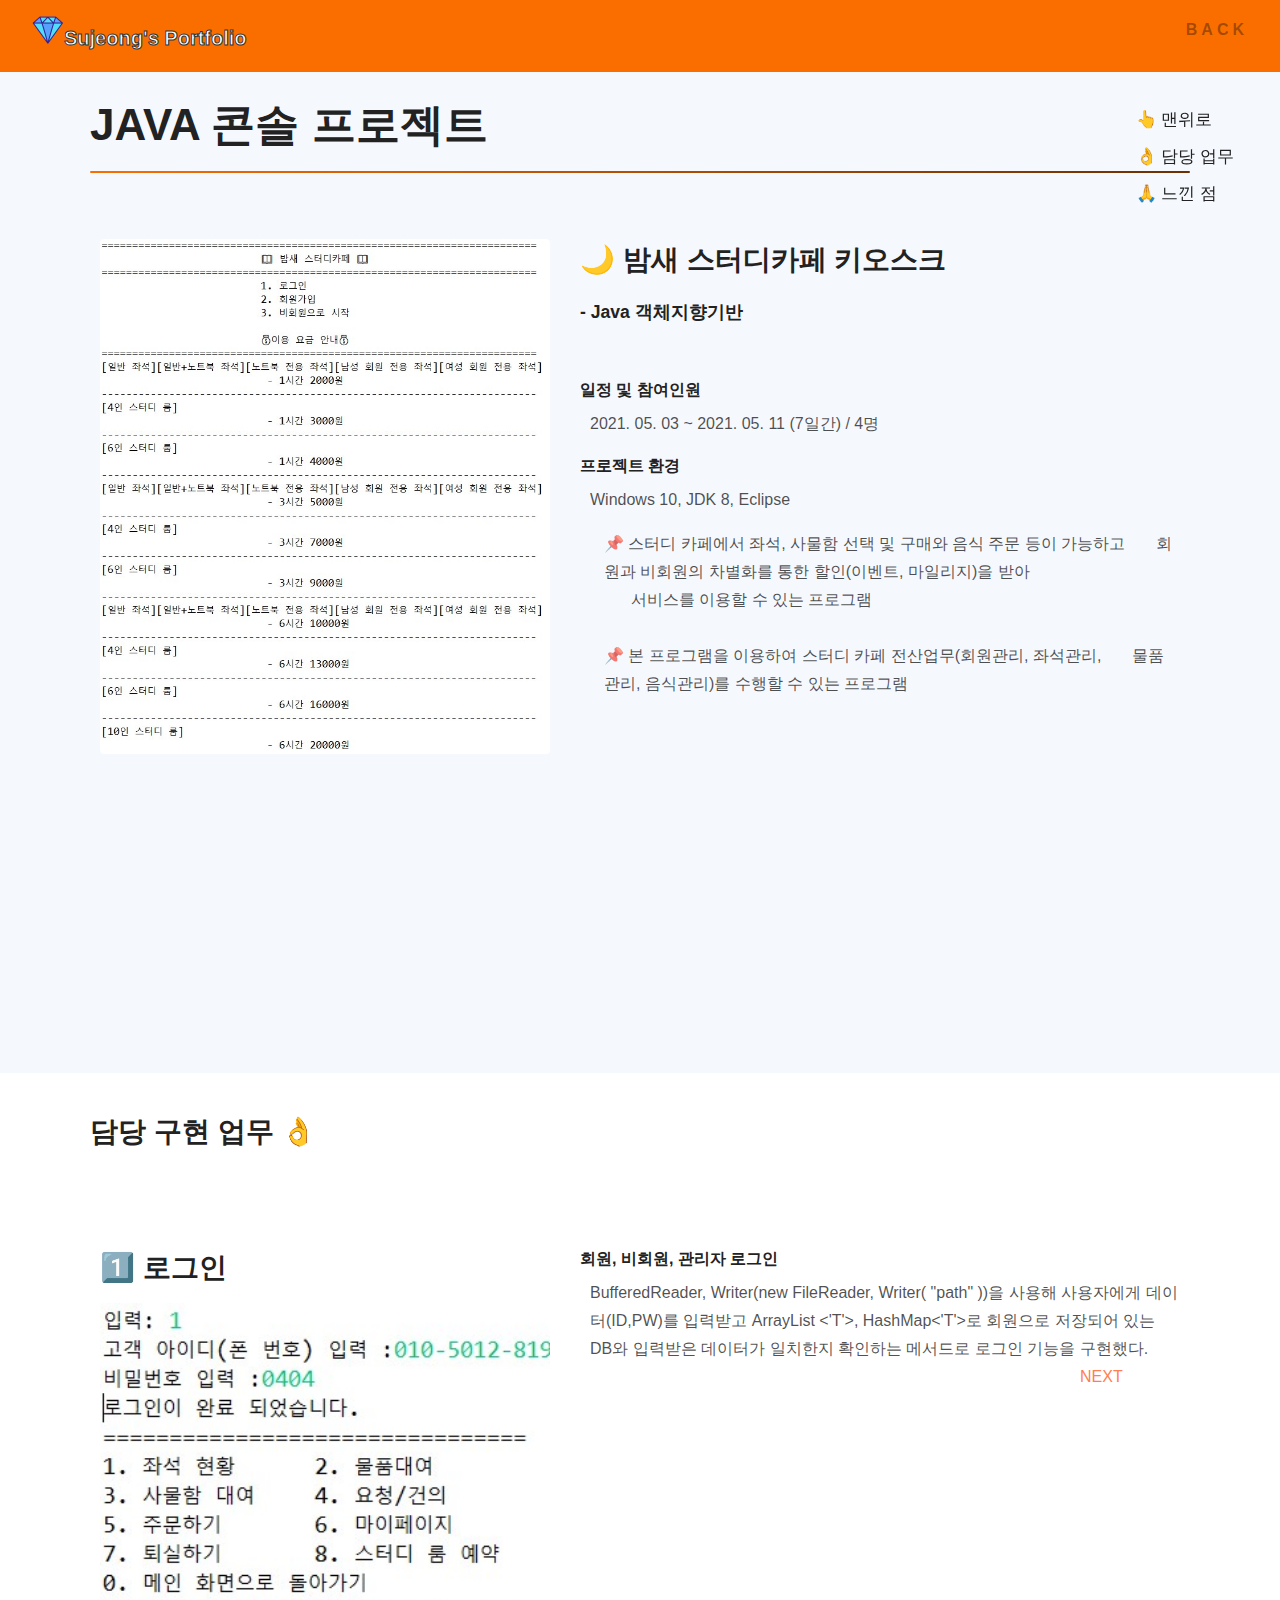
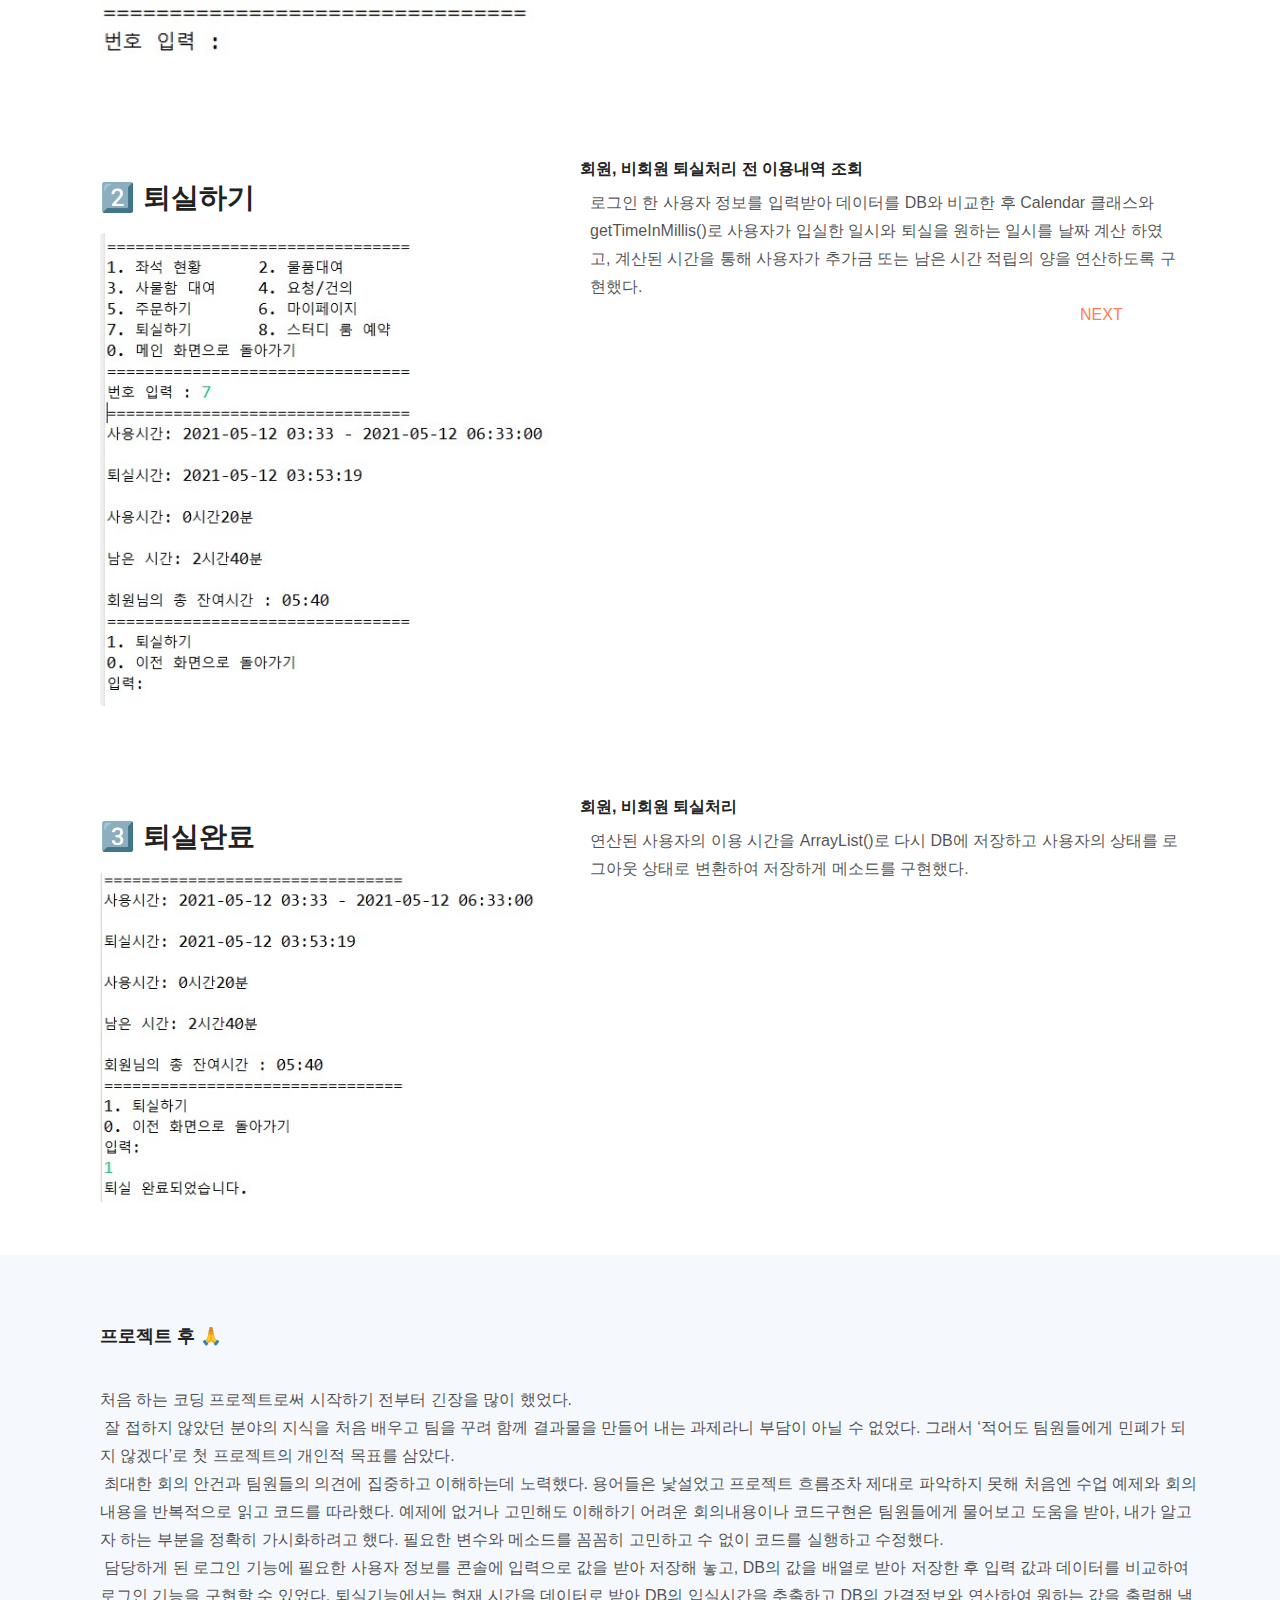
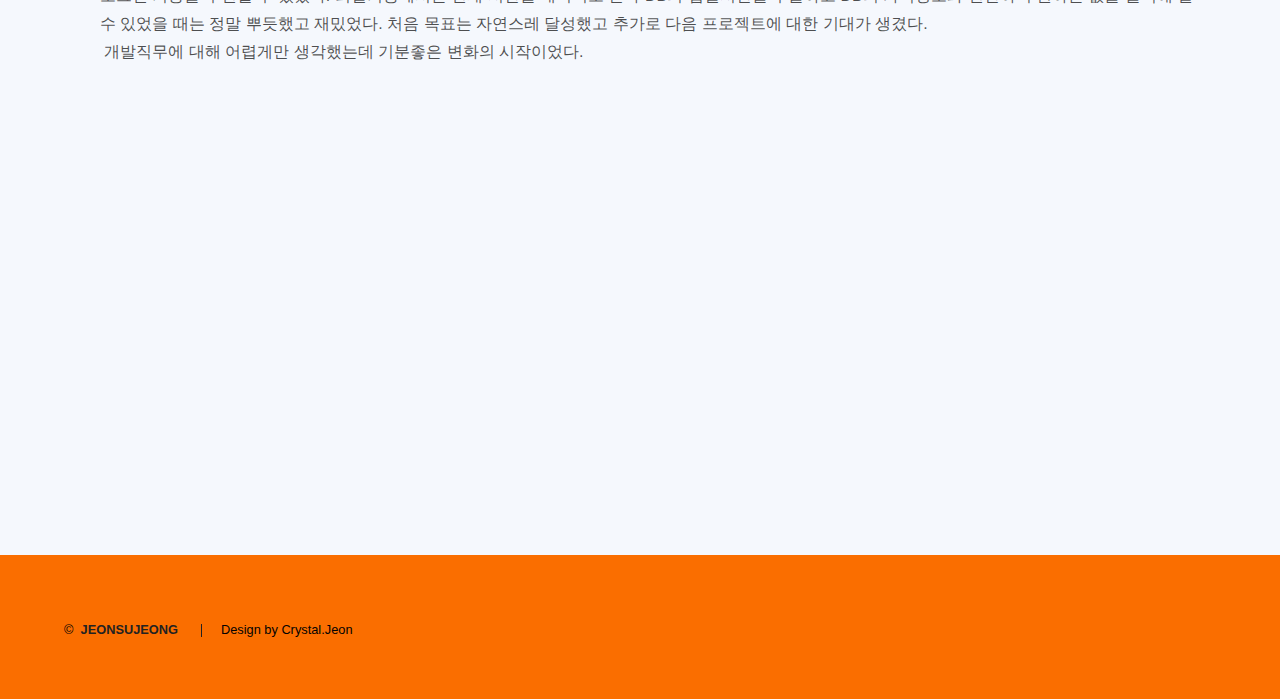
==== javaproject.html @ 3c0cf01c "첫번째" ====
<html>

<head>
	<title>Project Details</title>
	<meta charset="utf-8" />
	<meta name="viewport" content="width=device-width, initial-scale=1, user-scalable=no" />
	<link rel="stylesheet" href="assets/css/main.css" />
	<noscript>
		<link rel="stylesheet" href="assets/css/noscript.css" />
	</noscript>
	<!-- Favicons -->
	<link href="assets/img/favicon1.png" rel="icon">
	<link href="assets/img/apple-touch-icon.png" rel="apple-touch-icon">

</head>

<body class="is-preload">

	<button type="button" class="mobile-nav-toggle d-xl-none">
		<ul>
			<li><a href="#">👆&nbsp;맨위로</a></li>
			<li><a href="#mystage">👌&nbsp;담당 업무</a></li>
			<li><a href="#afterthen">🙏&nbsp;느낀 점</a></li>
		</ul>
	</button>

	<!-- Header -->
	<header id="header">
		<a href="index.html" class="title"><img src="assets/img/favicon1.png" alt="" />Sujeong's Portfolio</a>
		<nav>
			<ul>
				<li><a href="/index.html#project">BACK</a></li>
				<!-- <li><a href="generic.html" class="active">Generic</a></li>
						<li><a href="elements.html">Elements</a></li> -->
			</ul>
		</nav>
	</header>

	<!-- Wrapper -->
	<div id="wrapper" class="wrapper">
		<section id="main" class="wrapper section-bg">
			<h1 class="major" style="width:1100px; margin:0 auto;">JAVA 콘솔 프로젝트</h1>
		</section>
		<!-- Main -->
		<section id="main" class="wrapper section-bg">
			<div class="innerbox">
				<br>

				<div class="innerside" id="box1">
					<br>
					<p class="image fit"><img src="assets/img/portfolio/portfolio-1.jpg" alt="초기화면" /></p>
				</div>
				<div class="innerside" id="box2">
					<!-- <p>개발언어 : JAVA 8, Servlet/JSP(JSTL), HTML5, CSS3, JavaScript, JQuery, SQL</p>
					<p>사용기술 : JDBC </p>
					<p>개발 툴 : Eclipse, STS, SQL Develop 등</p>
					<p>운영체제 및 개발 서버 : Windows 10, Tomcat 8.0.5, Oracle Database 11g, SVN</p>
					<br> -->
					<h2>🌙 밤새 스터디카페 키오스크</h2>
					<h3> - Java 객체지향기반</h3>
					<br>
					<h4>일정 및 참여인원</h4>
					<p>2021. 05. 03 ~ 2021. 05. 11 (7일간) / 4명</p>
					<h4>프로젝트 환경</h4>
					<p>Windows 10, JDK 8, Eclipse</p>
					<h4></h4>
					<ul>
						<li> 📌 스터디 카페에서 좌석, 사물함 선택 및 구매와 음식 주문 등이 가능하고
							&nbsp;&nbsp;&nbsp;&nbsp;&nbsp;&nbsp;회원과 비회원의 차별화를 통한 할인(이벤트, 마일리지)을 받아<br>
							&nbsp;&nbsp;&nbsp;&nbsp;&nbsp;&nbsp;서비스를 이용할 수 있는
							프로그램 </li><br>
						<li> 📌 본 프로그램을 이용하여 스터디 카페 전산업무(회원관리, 좌석관리,
							&nbsp;&nbsp;&nbsp;&nbsp;&nbsp;&nbsp;물품관리, 음식관리)를 수행할 수 있는 프로그램</li>
					</ul>
				</div>
			</div>
		</section>


		<section id="mystage" class="wrapper section-title" style="height:100%;">
			<div class="innerbox">
				<br>

				<h2 style="margin:10px 0 0 0;">담당 구현 업무 👌</h2><br>
				<div class="innerside" id="box1">
					<br>
					<h2>1️⃣ 로그인</h2>
					<p class="image fit"><img src="assets/img/portfolio/portfolio-1-1.jpg" alt="로그인화면" /></p>
					<div style="height:60px;" id="second"></div>
					<h2>2️⃣ 퇴실하기</h2>
					<p class="image fit"><img src="assets/img/portfolio/portfolio-1-2.jpg" alt="퇴실하기화면" />
					</p>
					<div style="height:50px;" id="third"></div>
					<h2>3️⃣ 퇴실완료</h2>
					<p class="image fit"><img src="assets/img/portfolio/portfolio-1-3.jpg" alt="퇴실완료화면" />
					</p>
				</div>
				<div class="innerside" id="box2">
					<div style="height:40px;"></div>
					<h4>회원, 비회원, 관리자 로그인</h4>
					<p>BufferedReader, Writer(new FileReader, Writer( "path" ))을 사용해 사용자에게 데이터(ID,PW)를 입력받고 ArrayList
						<'T'>, HashMap<'T'>로 회원으로 저장되어 있는 DB와 입력받은 데이터가 일치한지 확인하는 메서드로 로그인 기능을 구현했다.
					</p><a href="#second" style="margin-left:500px;">NEXT</a>
					<div style="height:350px;"></div>
					<h4>회원, 비회원 퇴실처리 전 이용내역 조회</h4>
					<p>로그인 한 사용자 정보를 입력받아 데이터를 DB와 비교한 후 Calendar 클래스와 getTimeInMillis()로 사용자가 입실한 일시와 퇴실을 원하는 일시를 날짜 계산
						하였고, 계산된 시간을 통해 사용자가 추가금 또는 남은 시간 적립의 양을 연산하도록 구현했다. </p><a href="#third"
						style="margin-left:500px;">NEXT</a>
					<div style="height:450px;"></div>
					<h4>회원, 비회원 퇴실처리</h4>
					<p>연산된 사용자의 이용 시간을 ArrayList()로 다시 DB에 저장하고 사용자의 상태를 로그아웃 상태로 변환하여 저장하게 메소드를 구현했다.
				</div>
			</div>
			</p>
		</section>

		<div style="clear:left;"></div>

		<section id="afterthen" class="wrapper section-bg">
			<div class="innerbox">
				<div class="innerside" id="box3" style="width: 100%;">
					<h3>프로젝트 후 🙏</h3>
					<br>
					처음 하는 코딩 프로젝트로써 시작하기 전부터 긴장을 많이 했었다.
					<br>&nbsp;잘 접하지 않았던 분야의 지식을 처음 배우고 팀을 꾸려 함께 결과물을 만들어 내는 과제라니 부담이
					아닐 수 없었다. 그래서 ‘적어도 팀원들에게 민폐가 되지 않겠다’로 첫 프로젝트의 개인적 목표를 삼았다.
					<br>&nbsp;최대한 회의 안건과 팀원들의 의견에 집중하고 이해하는데
					노력했다. 용어들은 낯설었고 프로젝트 흐름조차 제대로 파악하지 못해 처음엔 수업 예제와 회의내용을 반복적으로 읽고 코드를 따라했다. 예제에 없거나 고민해도 이해하기 어려운
					회의내용이나 코드구현은 팀원들에게 물어보고 도움을 받아, 내가 알고자 하는 부분을 정확히 가시화하려고 했다. 필요한 변수와 메소드를 꼼꼼히 고민하고 수 없이 코드를 실행하고
					수정했다.
					<br>&nbsp;담당하게 된 로그인 기능에 필요한 사용자 정보를 콘솔에 입력으로 값을 받아 저장해 놓고, DB의 값을 배열로 받아 저장한 후 입력 값과 데이터를 비교하여
					로그인 기능을 구현할 수 있었다. 퇴실기능에서는 현재 시간을 데이터로 받아 DB의 입실시간을 추출하고 DB의 가격정보와 연산하여 원하는 값을 출력해 낼 수 있었을 때는 정말
					뿌듯했고 재밌었다. 처음 목표는 자연스레 달성했고 추가로 다음 프로젝트에 대한 기대가 생겼다.
					<br>&nbsp;개발직무에 대해 어렵게만 생각했는데 기분좋은 변화의 시작이었다.

				</div>
			</div>
		</section>




		<!-- Footer -->
		<footer id="footer" class="wrapper alt">
			<div class="inner">
				<ul class="menu">
					<li>&copy;<strong><span> &nbsp;JEONSUJEONG</span></strong></li>
					<li>Design by Crystal.Jeon</a></li>
				</ul>
			</div>
		</footer>

	</div>

	<script>

	</script>

	<!-- Scripts -->
	<script src="assets/js/jquery.min.js"></script>
	<script src="assets/js/jquery.scrollex.min.js"></script>
	<script src="assets/js/jquery.scrolly.min.js"></script>
	<script src="assets/js/browser.min.js"></script>
	<script src="assets/js/breakpoints.min.js"></script>
	<script src="assets/js/util.js"></script>
	<script src="assets/js/main2.js"></script>




</body>

</html>
---- assets/css/main.css ----
@import url(fontawesome-all.min.css);

/*
	Hyperspace by HTML5 UP
	html5up.net | @ajlkn
	Free for personal and commercial use under the CCA 3.0 license (html5up.net/license)
*/

html, body, div, span, applet, object,
iframe, h1, h2, h3, h4, h5, h6, p, blockquote,
pre, a, abbr, acronym, address, big, cite,
code, del, dfn, em, img, ins, kbd, q, s, samp,
small, strike, strong, sub, sup, tt, var, b,
u, i, center, dl, dt, dd, ol, ul, li, fieldset,
form, label, legend, table, caption, tbody,
tfoot, thead, tr, th, td, article, aside,
canvas, details, embed, figure, figcaption,
footer, header, hgroup, menu, nav, output, ruby,
section, summary, time, mark, audio, video {
	margin: 0;
	padding: 0;
	border: 0;
	font-size: 100%;
	font: inherit;
	vertical-align: baseline;}

article, aside, details, figcaption, figure,
footer, header, hgroup, menu, nav, section {
	display: block;}

body {
	line-height: 1;
}

.section-bg {
	background: #f5f8fd;
  }
  

ol, ul {
	list-style: none !important;
}

blockquote, q {
	quotes: none;
}

	blockquote:before, blockquote:after, q:before, q:after {
		content: '';
		content: none;
	}

table {
	border-collapse: collapse;
	border-spacing: 0;
}

body {
	-webkit-text-size-adjust: none;
}

mark {
	background-color: transparent;
	color: inherit;
}

input::-moz-focus-inner {
	border: 0;
	padding: 0;
}

input, select, textarea {
	-moz-appearance: none;
	-webkit-appearance: none;
	-ms-appearance: none;
	appearance: none;
}

/* Basic */

	@-ms-viewport {
		width: device-width;
	}

	body {
		-ms-overflow-style: scrollbar;
	}

	@media screen and (max-width: 480px) {

		html, body {
			min-width: 320px;
		}

	}

	html {
		box-sizing: border-box;
	}

	*, *:before, *:after {
		box-sizing: inherit;
	}

	body {
		background: #fff;
	}

		body.is-preload *, body.is-preload *:before, body.is-preload *:after {
			-moz-animation: none !important;
			-webkit-animation: none !important;
			-ms-animation: none !important;
			animation: none !important;
			-moz-transition: none !important;
			-webkit-transition: none !important;
			-ms-transition: none !important;
			transition: none !important;
		}

/* Type */

	body, input, select, textarea {
		color: rgba(2, 2, 2, 0.7);
		font-family: Arial, Helvetica, sans-serif;
		font-size: 16.5pt;
		font-weight: normal;
		line-height: 1.75;
	}

		@media screen and (max-width: 1680px) {

			body, input, select, textarea {
				font-size: 13pt;
			}

		}

		@media screen and (max-width: 1280px) {

			body, input, select, textarea {
				font-size: 12pt;
			}

		}

		@media screen and (max-width: 360px) {

			body, input, select, textarea {
				font-size: 11pt;
			}

		}

	a {
		-moz-transition: color 0.2s ease, border-bottom-color 0.2s ease;
		-webkit-transition: color 0.2s ease, border-bottom-color 0.2s ease;
		-ms-transition: color 0.2s ease, border-bottom-color 0.2s ease;
		transition: color 0.2s ease, border-bottom-color 0.2s ease;
		border-bottom: dotted 1px rgba(255, 255, 255, 0.35);
		color: inherit;
		text-decoration: none;
	}

		a:hover {
			border-bottom-color:#421D01;
			color: #FA6E00;
		}
		a:hover:after {
			border-bottom-color:#421D01;
			color: #FA6E00;
		}

	strong, b {
		color: #222;
		font-weight: bold;
	}

	em, i {
		font-style: italic;
	}

	P {
		margin: -0.5em 0 0 0;
	}


	h1, h2, h3, h4, h5, h6 {
		color: #222;
		font-weight: bold;
		line-height: 1.5;
		margin: 1em 0 0.5em 0;
	}

		h1 a, h2 a, h3 a, h4 a, h5 a, h6 a {
			color: inherit;
			text-decoration: none;
		}

	h1 {
		font-size: 2.75em;
	}

		h1.major {
			margin: 0 0 0.3em 0;
			position: relative;
			padding-bottom: 0.35em;
			padding-top:20px;
		}

			h1.major:after {
				background-image: -moz-linear-gradient(to right, #FA6E00,#6B3002);
				background-image: -webkit-linear-gradient(to right, #FA6E00, #6B3002);
				background-image: -ms-linear-gradient(to right, #FA6E00, #6B3002);
				background-image: linear-gradient(to right, #FA6E00, #6B3002);
				-moz-transition: max-width 0.2s ease;
				-webkit-transition: max-width 0.2s ease;
				-ms-transition: max-width 0.2s ease;
				transition: max-width 0.2s ease;
				border-radius: 0.2em;
				bottom: 0;
				content: '';
				height: 0.05em;
				position: absolute;
				right: 0;
				width: 100%;
			}

	h2 {
		font-size: 1.75em;
	}

	h3 {
		font-size: 1.1em;
	}

	h4 {
		font-size: 1em;
	}

	h5 {
		font-size: 0.8em;
	}

	h6 {
		font-size: 0.6em;
	}

	@media screen and (max-width: 736px) {

		h1 {
			font-size: 2em;
		}

		h2 {
			font-size: 1.25em;
		}

		h3 {
			font-size: 1em;
		}

		h4 {
			font-size: 0.8em;
		}

		h5 {
			font-size: 0.6em;
		}

		h6 {
			font-size: 0.6em;
		}

	}

	sub {
		font-size: 0.8em;
		position: relative;
		top: 0.5em;
	}

	sup {
		font-size: 0.8em;
		position: relative;
		top: -0.5em;
	}

	blockquote {
		border-left: solid 4px rgba(255, 255, 255, 0.15);
		font-style: italic;
		margin: 0 0 2em 0;
		padding: 0.5em 0 0.5em 2em;
	}

	code {
		background: rgba(255, 255, 255, 0.05);
		border-radius: 0.25em;
		border: solid 1px rgba(255, 255, 255, 0.15);
		font-family: "Courier New", monospace;
		font-size: 0.9em;
		margin: 0 0.25em;
		padding: 0.25em 0.65em;
	}

	pre {
		-webkit-overflow-scrolling: touch;
		font-family: "Courier New", monospace;
		font-size: 0.9em;
		margin: 0 0 2em 0;
	}

		pre code {
			display: block;
			line-height: 1.75em;
			padding: 1em 1.5em;
			overflow-x: auto;
		}

	hr {
		border: 0;
		border-bottom: solid 1px rgba(255, 255, 255, 0.15);
		margin: 2em 0;
	}

		hr.major {
			margin: 3em 0; 
			
		}

	.align-left {
		text-align: left;
	}

	.align-center {
		text-align: center;
	}

	.align-right {
		text-align: right;
	}

/* Row */

	.row {
		display: flex;
		flex-wrap: wrap;
		box-sizing: border-box;
		align-items: stretch;
	}

		.row > * {
			box-sizing: border-box;
		}

		.row.gtr-uniform > * > :last-child {
			margin-bottom: 0;
		}

		.row.aln-left {
			justify-content: flex-start;
		}

		.row.aln-center {
			justify-content: center;
		}

		.row.aln-right {
			justify-content: flex-end;
		}

		.row.aln-top {
			align-items: flex-start;
		}

		.row.aln-middle {
			align-items: center;
		}

		.row.aln-bottom {
			align-items: flex-end;
		}

		.row > .imp {
			order: -1;
		}

		.row > .col-1 {
			width: 8.33333%;
		}

		.row > .off-1 {
			margin-left: 8.33333%;
		}

		.row > .col-2 {
			width: 16.66667%;
		}

		.row > .off-2 {
			margin-left: 16.66667%;
		}

		.row > .col-3 {
			width: 25%;
		}

		.row > .off-3 {
			margin-left: 25%;
		}

		.row > .col-4 {
			width: 33.33333%;
		}

		.row > .off-4 {
			margin-left: 33.33333%;
		}

		.row > .col-5 {
			width: 41.66667%;
		}

		.row > .off-5 {
			margin-left: 41.66667%;
		}

		.row > .col-6 {
			width: 50%;
		}

		.row > .off-6 {
			margin-left: 50%;
		}

		.row > .col-7 {
			width: 58.33333%;
		}

		.row > .off-7 {
			margin-left: 58.33333%;
		}

		.row > .col-8 {
			width: 66.66667%;
		}

		.row > .off-8 {
			margin-left: 66.66667%;
		}

		.row > .col-9 {
			width: 75%;
		}

		.row > .off-9 {
			margin-left: 75%;
		}

		.row > .col-10 {
			width: 83.33333%;
		}

		.row > .off-10 {
			margin-left: 83.33333%;
		}

		.row > .col-11 {
			width: 91.66667%;
		}

		.row > .off-11 {
			margin-left: 91.66667%;
		}

		.row > .col-12 {
			width: 100%;
		}

		.row > .off-12 {
			margin-left: 100%;
		}

		.row.gtr-0 {
			margin-top: 0;
			margin-left: 0em;
		}

			.row.gtr-0 > * {
				padding: 0 0 0 0em;
			}

			.row.gtr-0.gtr-uniform {
				margin-top: 0em;
			}

				.row.gtr-0.gtr-uniform > * {
					padding-top: 0em;
				}

		.row.gtr-25 {
			margin-top: 0;
			margin-left: -0.375em;
		}

			.row.gtr-25 > * {
				padding: 0 0 0 0.375em;
			}

			.row.gtr-25.gtr-uniform {
				margin-top: -0.375em;
			}

				.row.gtr-25.gtr-uniform > * {
					padding-top: 0.375em;
				}

		.row.gtr-50 {
			margin-top: 0;
			margin-left: -0.75em;
		}

			.row.gtr-50 > * {
				padding: 0 0 0 0.75em;
			}

			.row.gtr-50.gtr-uniform {
				margin-top: -0.75em;
			}

				.row.gtr-50.gtr-uniform > * {
					padding-top: 0.75em;
				}

		.row {
			margin-top: 0;
			margin-left: -1.5em;
		}

			.row > * {
				padding: 0 0 0 1.5em;
			}

			.row.gtr-uniform {
				margin-top: -1.5em;
			}

				.row.gtr-uniform > * {
					padding-top: 1.5em;
				}

		.row.gtr-150 {
			margin-top: 0;
			margin-left: -2.25em;
		}

			.row.gtr-150 > * {
				padding: 0 0 0 2.25em;
			}

			.row.gtr-150.gtr-uniform {
				margin-top: -2.25em;
			}

				.row.gtr-150.gtr-uniform > * {
					padding-top: 2.25em;
				}

		.row.gtr-200 {
			margin-top: 0;
			margin-left: -3em;
		}

			.row.gtr-200 > * {
				padding: 0 0 0 3em;
			}

			.row.gtr-200.gtr-uniform {
				margin-top: -3em;
			}

				.row.gtr-200.gtr-uniform > * {
					padding-top: 3em;
				}

		@media screen and (max-width: 1680px) {

			.row {
				display: flex;
				flex-wrap: wrap;
				box-sizing: border-box;
				align-items: stretch;
			}

				.row > * {
					box-sizing: border-box;
				}

				.row.gtr-uniform > * > :last-child {
					margin-bottom: 0;
				}

				.row.aln-left {
					justify-content: flex-start;
				}

				.row.aln-center {
					justify-content: center;
				}

				.row.aln-right {
					justify-content: flex-end;
				}

				.row.aln-top {
					align-items: flex-start;
				}

				.row.aln-middle {
					align-items: center;
				}

				.row.aln-bottom {
					align-items: flex-end;
				}

				.row > .imp-xlarge {
					order: -1;
				}

				.row > .col-1-xlarge {
					width: 8.33333%;
				}

				.row > .off-1-xlarge {
					margin-left: 8.33333%;
				}

				.row > .col-2-xlarge {
					width: 16.66667%;
				}

				.row > .off-2-xlarge {
					margin-left: 16.66667%;
				}

				.row > .col-3-xlarge {
					width: 25%;
				}

				.row > .off-3-xlarge {
					margin-left: 25%;
				}

				.row > .col-4-xlarge {
					width: 33.33333%;
				}

				.row > .off-4-xlarge {
					margin-left: 33.33333%;
				}

				.row > .col-5-xlarge {
					width: 41.66667%;
				}

				.row > .off-5-xlarge {
					margin-left: 41.66667%;
				}

				.row > .col-6-xlarge {
					width: 50%;
				}

				.row > .off-6-xlarge {
					margin-left: 50%;
				}

				.row > .col-7-xlarge {
					width: 58.33333%;
				}

				.row > .off-7-xlarge {
					margin-left: 58.33333%;
				}

				.row > .col-8-xlarge {
					width: 66.66667%;
				}

				.row > .off-8-xlarge {
					margin-left: 66.66667%;
				}

				.row > .col-9-xlarge {
					width: 75%;
				}

				.row > .off-9-xlarge {
					margin-left: 75%;
				}

				.row > .col-10-xlarge {
					width: 83.33333%;
				}

				.row > .off-10-xlarge {
					margin-left: 83.33333%;
				}

				.row > .col-11-xlarge {
					width: 91.66667%;
				}

				.row > .off-11-xlarge {
					margin-left: 91.66667%;
				}

				.row > .col-12-xlarge {
					width: 100%;
				}

				.row > .off-12-xlarge {
					margin-left: 100%;
				}

				.row.gtr-0 {
					margin-top: 0;
					margin-left: 0em;
				}

					.row.gtr-0 > * {
						padding: 0 0 0 0em;
					}

					.row.gtr-0.gtr-uniform {
						margin-top: 0em;
					}

						.row.gtr-0.gtr-uniform > * {
							padding-top: 0em;
						}

				.row.gtr-25 {
					margin-top: 0;
					margin-left: -0.375em;
				}

					.row.gtr-25 > * {
						padding: 0 0 0 0.375em;
					}

					.row.gtr-25.gtr-uniform {
						margin-top: -0.375em;
					}

						.row.gtr-25.gtr-uniform > * {
							padding-top: 0.375em;
						}

				.row.gtr-50 {
					margin-top: 0;
					margin-left: -0.75em;
				}

					.row.gtr-50 > * {
						padding: 0 0 0 0.75em;
					}

					.row.gtr-50.gtr-uniform {
						margin-top: -0.75em;
					}

						.row.gtr-50.gtr-uniform > * {
							padding-top: 0.75em;
						}

				.row {
					margin-top: 0;
					margin-left: -1.5em;
				}

					.row > * {
						padding: 0 0 0 1.5em;
					}

					.row.gtr-uniform {
						margin-top: -1.5em;
					}

						.row.gtr-uniform > * {
							padding-top: 1.5em;
						}

				.row.gtr-150 {
					margin-top: 0;
					margin-left: -2.25em;
				}

					.row.gtr-150 > * {
						padding: 0 0 0 2.25em;
					}

					.row.gtr-150.gtr-uniform {
						margin-top: -2.25em;
					}

						.row.gtr-150.gtr-uniform > * {
							padding-top: 2.25em;
						}

				.row.gtr-200 {
					margin-top: 0;
					margin-left: -3em;
				}

					.row.gtr-200 > * {
						padding: 0 0 0 3em;
					}

					.row.gtr-200.gtr-uniform {
						margin-top: -3em;
					}

						.row.gtr-200.gtr-uniform > * {
							padding-top: 3em;
						}

		}

		@media screen and (max-width: 1280px) {

			.row {
				display: flex;
				flex-wrap: wrap;
				box-sizing: border-box;
				align-items: stretch;
			}

				.row > * {
					box-sizing: border-box;
				}

				.row.gtr-uniform > * > :last-child {
					margin-bottom: 0;
				}

				.row.aln-left {
					justify-content: flex-start;
				}

				.row.aln-center {
					justify-content: center;
				}

				.row.aln-right {
					justify-content: flex-end;
				}

				.row.aln-top {
					align-items: flex-start;
				}

				.row.aln-middle {
					align-items: center;
				}

				.row.aln-bottom {
					align-items: flex-end;
				}

				.row > .imp-large {
					order: -1;
				}

				.row > .col-1-large {
					width: 8.33333%;
				}

				.row > .off-1-large {
					margin-left: 8.33333%;
				}

				.row > .col-2-large {
					width: 16.66667%;
				}

				.row > .off-2-large {
					margin-left: 16.66667%;
				}

				.row > .col-3-large {
					width: 25%;
				}

				.row > .off-3-large {
					margin-left: 25%;
				}

				.row > .col-4-large {
					width: 33.33333%;
				}

				.row > .off-4-large {
					margin-left: 33.33333%;
				}

				.row > .col-5-large {
					width: 41.66667%;
				}

				.row > .off-5-large {
					margin-left: 41.66667%;
				}

				.row > .col-6-large {
					width: 50%;
				}

				.row > .off-6-large {
					margin-left: 50%;
				}

				.row > .col-7-large {
					width: 58.33333%;
				}

				.row > .off-7-large {
					margin-left: 58.33333%;
				}

				.row > .col-8-large {
					width: 66.66667%;
				}

				.row > .off-8-large {
					margin-left: 66.66667%;
				}

				.row > .col-9-large {
					width: 75%;
				}

				.row > .off-9-large {
					margin-left: 75%;
				}

				.row > .col-10-large {
					width: 83.33333%;
				}

				.row > .off-10-large {
					margin-left: 83.33333%;
				}

				.row > .col-11-large {
					width: 91.66667%;
				}

				.row > .off-11-large {
					margin-left: 91.66667%;
				}

				.row > .col-12-large {
					width: 100%;
				}

				.row > .off-12-large {
					margin-left: 100%;
				}

				.row.gtr-0 {
					margin-top: 0;
					margin-left: 0em;
				}

					.row.gtr-0 > * {
						padding: 0 0 0 0em;
					}

					.row.gtr-0.gtr-uniform {
						margin-top: 0em;
					}

						.row.gtr-0.gtr-uniform > * {
							padding-top: 0em;
						}

				.row.gtr-25 {
					margin-top: 0;
					margin-left: -0.375em;
				}

					.row.gtr-25 > * {
						padding: 0 0 0 0.375em;
					}

					.row.gtr-25.gtr-uniform {
						margin-top: -0.375em;
					}

						.row.gtr-25.gtr-uniform > * {
							padding-top: 0.375em;
						}

				.row.gtr-50 {
					margin-top: 0;
					margin-left: -0.75em;
				}

					.row.gtr-50 > * {
						padding: 0 0 0 0.75em;
					}

					.row.gtr-50.gtr-uniform {
						margin-top: -0.75em;
					}

						.row.gtr-50.gtr-uniform > * {
							padding-top: 0.75em;
						}

				.row {
					margin-top: 0;
					margin-left: -1.5em;
				}

					.row > * {
						padding: 0 0 0 1.5em;
					}

					.row.gtr-uniform {
						margin-top: -1.5em;
					}

						.row.gtr-uniform > * {
							padding-top: 1.5em;
						}

				.row.gtr-150 {
					margin-top: 0;
					margin-left: -2.25em;
				}

					.row.gtr-150 > * {
						padding: 0 0 0 2.25em;
					}

					.row.gtr-150.gtr-uniform {
						margin-top: -2.25em;
					}

						.row.gtr-150.gtr-uniform > * {
							padding-top: 2.25em;
						}

				.row.gtr-200 {
					margin-top: 0;
					margin-left: -3em;
				}

					.row.gtr-200 > * {
						padding: 0 0 0 3em;
					}

					.row.gtr-200.gtr-uniform {
						margin-top: -3em;
					}

						.row.gtr-200.gtr-uniform > * {
							padding-top: 3em;
						}

		}

		@media screen and (max-width: 980px) {

			.row {
				display: flex;
				flex-wrap: wrap;
				box-sizing: border-box;
				align-items: stretch;
			}

				.row > * {
					box-sizing: border-box;
				}

				.row.gtr-uniform > * > :last-child {
					margin-bottom: 0;
				}

				.row.aln-left {
					justify-content: flex-start;
				}

				.row.aln-center {
					justify-content: center;
				}

				.row.aln-right {
					justify-content: flex-end;
				}

				.row.aln-top {
					align-items: flex-start;
				}

				.row.aln-middle {
					align-items: center;
				}

				.row.aln-bottom {
					align-items: flex-end;
				}

				.row > .imp-medium {
					order: -1;
				}

				.row > .col-1-medium {
					width: 8.33333%;
				}

				.row > .off-1-medium {
					margin-left: 8.33333%;
				}

				.row > .col-2-medium {
					width: 16.66667%;
				}

				.row > .off-2-medium {
					margin-left: 16.66667%;
				}

				.row > .col-3-medium {
					width: 25%;
				}

				.row > .off-3-medium {
					margin-left: 25%;
				}

				.row > .col-4-medium {
					width: 33.33333%;
				}

				.row > .off-4-medium {
					margin-left: 33.33333%;
				}

				.row > .col-5-medium {
					width: 41.66667%;
				}

				.row > .off-5-medium {
					margin-left: 41.66667%;
				}

				.row > .col-6-medium {
					width: 50%;
				}

				.row > .off-6-medium {
					margin-left: 50%;
				}

				.row > .col-7-medium {
					width: 58.33333%;
				}

				.row > .off-7-medium {
					margin-left: 58.33333%;
				}

				.row > .col-8-medium {
					width: 66.66667%;
				}

				.row > .off-8-medium {
					margin-left: 66.66667%;
				}

				.row > .col-9-medium {
					width: 75%;
				}

				.row > .off-9-medium {
					margin-left: 75%;
				}

				.row > .col-10-medium {
					width: 83.33333%;
				}

				.row > .off-10-medium {
					margin-left: 83.33333%;
				}

				.row > .col-11-medium {
					width: 91.66667%;
				}

				.row > .off-11-medium {
					margin-left: 91.66667%;
				}

				.row > .col-12-medium {
					width: 100%;
				}

				.row > .off-12-medium {
					margin-left: 100%;
				}

				.row.gtr-0 {
					margin-top: 0;
					margin-left: 0em;
				}

					.row.gtr-0 > * {
						padding: 0 0 0 0em;
					}

					.row.gtr-0.gtr-uniform {
						margin-top: 0em;
					}

						.row.gtr-0.gtr-uniform > * {
							padding-top: 0em;
						}

				.row.gtr-25 {
					margin-top: 0;
					margin-left: -0.375em;
				}

					.row.gtr-25 > * {
						padding: 0 0 0 0.375em;
					}

					.row.gtr-25.gtr-uniform {
						margin-top: -0.375em;
					}

						.row.gtr-25.gtr-uniform > * {
							padding-top: 0.375em;
						}

				.row.gtr-50 {
					margin-top: 0;
					margin-left: -0.75em;
				}

					.row.gtr-50 > * {
						padding: 0 0 0 0.75em;
					}

					.row.gtr-50.gtr-uniform {
						margin-top: -0.75em;
					}

						.row.gtr-50.gtr-uniform > * {
							padding-top: 0.75em;
						}

				.row {
					margin-top: 0;
					margin-left: -1.5em;
				}

					.row > * {
						padding: 0 0 0 1.5em;
					}

					.row.gtr-uniform {
						margin-top: -1.5em;
					}

						.row.gtr-uniform > * {
							padding-top: 1.5em;
						}

				.row.gtr-150 {
					margin-top: 0;
					margin-left: -2.25em;
				}

					.row.gtr-150 > * {
						padding: 0 0 0 2.25em;
					}

					.row.gtr-150.gtr-uniform {
						margin-top: -2.25em;
					}

						.row.gtr-150.gtr-uniform > * {
							padding-top: 2.25em;
						}

				.row.gtr-200 {
					margin-top: 0;
					margin-left: -3em;
				}

					.row.gtr-200 > * {
						padding: 0 0 0 3em;
					}

					.row.gtr-200.gtr-uniform {
						margin-top: -3em;
					}

						.row.gtr-200.gtr-uniform > * {
							padding-top: 3em;
						}

		}

		@media screen and (max-width: 736px) {

			.row {
				display: flex;
				flex-wrap: wrap;
				box-sizing: border-box;
				align-items: stretch;
			}

				.row > * {
					box-sizing: border-box;
				}

				.row.gtr-uniform > * > :last-child {
					margin-bottom: 0;
				}

				.row.aln-left {
					justify-content: flex-start;
				}

				.row.aln-center {
					justify-content: center;
				}

				.row.aln-right {
					justify-content: flex-end;
				}

				.row.aln-top {
					align-items: flex-start;
				}

				.row.aln-middle {
					align-items: center;
				}

				.row.aln-bottom {
					align-items: flex-end;
				}

				.row > .imp-small {
					order: -1;
				}

				.row > .col-1-small {
					width: 8.33333%;
				}

				.row > .off-1-small {
					margin-left: 8.33333%;
				}

				.row > .col-2-small {
					width: 16.66667%;
				}

				.row > .off-2-small {
					margin-left: 16.66667%;
				}

				.row > .col-3-small {
					width: 25%;
				}

				.row > .off-3-small {
					margin-left: 25%;
				}

				.row > .col-4-small {
					width: 33.33333%;
				}

				.row > .off-4-small {
					margin-left: 33.33333%;
				}

				.row > .col-5-small {
					width: 41.66667%;
				}

				.row > .off-5-small {
					margin-left: 41.66667%;
				}

				.row > .col-6-small {
					width: 50%;
				}

				.row > .off-6-small {
					margin-left: 50%;
				}

				.row > .col-7-small {
					width: 58.33333%;
				}

				.row > .off-7-small {
					margin-left: 58.33333%;
				}

				.row > .col-8-small {
					width: 66.66667%;
				}

				.row > .off-8-small {
					margin-left: 66.66667%;
				}

				.row > .col-9-small {
					width: 75%;
				}

				.row > .off-9-small {
					margin-left: 75%;
				}

				.row > .col-10-small {
					width: 83.33333%;
				}

				.row > .off-10-small {
					margin-left: 83.33333%;
				}

				.row > .col-11-small {
					width: 91.66667%;
				}

				.row > .off-11-small {
					margin-left: 91.66667%;
				}

				.row > .col-12-small {
					width: 100%;
				}

				.row > .off-12-small {
					margin-left: 100%;
				}

				.row.gtr-0 {
					margin-top: 0;
					margin-left: 0em;
				}

					.row.gtr-0 > * {
						padding: 0 0 0 0em;
					}

					.row.gtr-0.gtr-uniform {
						margin-top: 0em;
					}

						.row.gtr-0.gtr-uniform > * {
							padding-top: 0em;
						}

				.row.gtr-25 {
					margin-top: 0;
					margin-left: -0.375em;
				}

					.row.gtr-25 > * {
						padding: 0 0 0 0.375em;
					}

					.row.gtr-25.gtr-uniform {
						margin-top: -0.375em;
					}

						.row.gtr-25.gtr-uniform > * {
							padding-top: 0.375em;
						}

				.row.gtr-50 {
					margin-top: 0;
					margin-left: -0.75em;
				}

					.row.gtr-50 > * {
						padding: 0 0 0 0.75em;
					}

					.row.gtr-50.gtr-uniform {
						margin-top: -0.75em;
					}

						.row.gtr-50.gtr-uniform > * {
							padding-top: 0.75em;
						}

				.row {
					margin-top: 0;
					margin-left: -1.5em;
				}

					.row > * {
						padding: 0 0 0 1.5em;
					}

					.row.gtr-uniform {
						margin-top: -1.5em;
					}

						.row.gtr-uniform > * {
							padding-top: 1.5em;
						}

				.row.gtr-150 {
					margin-top: 0;
					margin-left: -2.25em;
				}

					.row.gtr-150 > * {
						padding: 0 0 0 2.25em;
					}

					.row.gtr-150.gtr-uniform {
						margin-top: -2.25em;
					}

						.row.gtr-150.gtr-uniform > * {
							padding-top: 2.25em;
						}

				.row.gtr-200 {
					margin-top: 0;
					margin-left: -3em;
				}

					.row.gtr-200 > * {
						padding: 0 0 0 3em;
					}

					.row.gtr-200.gtr-uniform {
						margin-top: -3em;
					}

						.row.gtr-200.gtr-uniform > * {
							padding-top: 3em;
						}

		}

		@media screen and (max-width: 480px) {

			.row {
				display: flex;
				flex-wrap: wrap;
				box-sizing: border-box;
				align-items: stretch;
			}

				.row > * {
					box-sizing: border-box;
				}

				.row.gtr-uniform > * > :last-child {
					margin-bottom: 0;
				}

				.row.aln-left {
					justify-content: flex-start;
				}

				.row.aln-center {
					justify-content: center;
				}

				.row.aln-right {
					justify-content: flex-end;
				}

				.row.aln-top {
					align-items: flex-start;
				}

				.row.aln-middle {
					align-items: center;
				}

				.row.aln-bottom {
					align-items: flex-end;
				}

				.row > .imp-xsmall {
					order: -1;
				}

				.row > .col-1-xsmall {
					width: 8.33333%;
				}

				.row > .off-1-xsmall {
					margin-left: 8.33333%;
				}

				.row > .col-2-xsmall {
					width: 16.66667%;
				}

				.row > .off-2-xsmall {
					margin-left: 16.66667%;
				}

				.row > .col-3-xsmall {
					width: 25%;
				}

				.row > .off-3-xsmall {
					margin-left: 25%;
				}

				.row > .col-4-xsmall {
					width: 33.33333%;
				}

				.row > .off-4-xsmall {
					margin-left: 33.33333%;
				}

				.row > .col-5-xsmall {
					width: 41.66667%;
				}

				.row > .off-5-xsmall {
					margin-left: 41.66667%;
				}

				.row > .col-6-xsmall {
					width: 50%;
				}

				.row > .off-6-xsmall {
					margin-left: 50%;
				}

				.row > .col-7-xsmall {
					width: 58.33333%;
				}

				.row > .off-7-xsmall {
					margin-left: 58.33333%;
				}

				.row > .col-8-xsmall {
					width: 66.66667%;
				}

				.row > .off-8-xsmall {
					margin-left: 66.66667%;
				}

				.row > .col-9-xsmall {
					width: 75%;
				}

				.row > .off-9-xsmall {
					margin-left: 75%;
				}

				.row > .col-10-xsmall {
					width: 83.33333%;
				}

				.row > .off-10-xsmall {
					margin-left: 83.33333%;
				}

				.row > .col-11-xsmall {
					width: 91.66667%;
				}

				.row > .off-11-xsmall {
					margin-left: 91.66667%;
				}

				.row > .col-12-xsmall {
					width: 100%;
				}

				.row > .off-12-xsmall {
					margin-left: 100%;
				}

				.row.gtr-0 {
					margin-top: 0;
					margin-left: 0em;
				}

					.row.gtr-0 > * {
						padding: 0 0 0 0em;
					}

					.row.gtr-0.gtr-uniform {
						margin-top: 0em;
					}

						.row.gtr-0.gtr-uniform > * {
							padding-top: 0em;
						}

				.row.gtr-25 {
					margin-top: 0;
					margin-left: -0.375em;
				}

					.row.gtr-25 > * {
						padding: 0 0 0 0.375em;
					}

					.row.gtr-25.gtr-uniform {
						margin-top: -0.375em;
					}

						.row.gtr-25.gtr-uniform > * {
							padding-top: 0.375em;
						}

				.row.gtr-50 {
					margin-top: 0;
					margin-left: -0.75em;
				}

					.row.gtr-50 > * {
						padding: 0 0 0 0.75em;
					}

					.row.gtr-50.gtr-uniform {
						margin-top: -0.75em;
					}

						.row.gtr-50.gtr-uniform > * {
							padding-top: 0.75em;
						}

				.row {
					margin-top: 0;
					margin-left: -1.5em;
				}

					.row > * {
						padding: 0 0 0 1.5em;
					}

					.row.gtr-uniform {
						margin-top: -1.5em;
					}

						.row.gtr-uniform > * {
							padding-top: 1.5em;
						}

				.row.gtr-150 {
					margin-top: 0;
					margin-left: -2.25em;
				}

					.row.gtr-150 > * {
						padding: 0 0 0 2.25em;
					}

					.row.gtr-150.gtr-uniform {
						margin-top: -2.25em;
					}

						.row.gtr-150.gtr-uniform > * {
							padding-top: 2.25em;
						}

				.row.gtr-200 {
					margin-top: 0;
					margin-left: -3em;
				}

					.row.gtr-200 > * {
						padding: 0 0 0 3em;
					}

					.row.gtr-200.gtr-uniform {
						margin-top: -3em;
					}

						.row.gtr-200.gtr-uniform > * {
							padding-top: 3em;
						}

		}

/* Box */

	.box {
		border-radius: 0.25em;
		border: solid 1px rgba(255, 255, 255, 0.15);
		margin-bottom: 2em;
		padding: 1.5em;
	}

		.box > :last-child,
		.box > :last-child > :last-child,
		.box > :last-child > :last-child > :last-child {
			margin-bottom: 0;
		}

		.box.alt {
			border: 0;
			border-radius: 0;
			padding: 0;
		}

/* Button */


	input[type="button"]
	{
		-moz-appearance: none;
		-webkit-appearance: none;
		-ms-appearance: none;
		appearance: none;
		-moz-transition: border-color 0.2s ease;
		-webkit-transition: border-color 0.2s ease;
		-ms-transition: border-color 0.2s ease;
		transition: border-color 0.2s ease;
		background-color: red;
		border: solid 1px !important;
		border-color: rgba(255, 255, 255, 0.15) !important;
		border-radius: 3em;
		color: #ffffff !important;
		cursor: pointer;
		display: inline-block;
		font-size: 0.6em;
		font-weight: bold;
		height: calc(4.75em + 2px);
		letter-spacing: 0.25em;
		line-height: 4.75em;
		outline: 0;
		padding: 0 3.75em;
		position: relative;
		text-align: center;
		text-decoration: none;
		text-transform: uppercase;
		white-space: nowrap;
	}



/* Features */

	.features {
		display: -moz-flex;
		display: -webkit-flex;
		display: -ms-flex;
		display: flex;
		-moz-flex-wrap: wrap;
		-webkit-flex-wrap: wrap;
		-ms-flex-wrap: wrap;
		flex-wrap: wrap;
		border-radius: 0.25em;
		border: solid 1px rgba(255, 255, 255, 0.15);
		background: rgba(255, 255, 255, 0.05);
		margin: 0 0 2em 0;
	}

		.features section {
			padding: 3.5em 3em 1em 7em ;
			width: 50%;
			border-top: solid 1px rgba(255, 255, 255, 0.15);
			position: relative;
		}

			.features section:nth-child(-n + 2) {
				border-top-width: 0;
			}

			.features section:nth-child(2n) {
				border-left: solid 1px rgba(255, 255, 255, 0.15);
			}

			.features section .icon {
				-moz-transition: opacity 0.5s ease, -moz-transform 0.5s ease;
				-webkit-transition: opacity 0.5s ease, -webkit-transform 0.5s ease;
				-ms-transition: opacity 0.5s ease, -ms-transform 0.5s ease;
				transition: opacity 0.5s ease, transform 0.5s ease;
				-moz-transition-delay: 1s;
				-webkit-transition-delay: 1s;
				-ms-transition-delay: 1s;
				transition-delay: 1s;
				-moz-transform: scale(1);
				-webkit-transform: scale(1);
				-ms-transform: scale(1);
				transform: scale(1);
				position: absolute;
				left: 3em;
				top: 3em;
				opacity: 1;
			}

			.features section:nth-child(1) .icon {
				-moz-transition-delay: 0.15s;
				-webkit-transition-delay: 0.15s;
				-ms-transition-delay: 0.15s;
				transition-delay: 0.15s;
			}

			.features section:nth-child(2) .icon {
				-moz-transition-delay: 0.3s;
				-webkit-transition-delay: 0.3s;
				-ms-transition-delay: 0.3s;
				transition-delay: 0.3s;
			}

			.features section:nth-child(3) .icon {
				-moz-transition-delay: 0.45s;
				-webkit-transition-delay: 0.45s;
				-ms-transition-delay: 0.45s;
				transition-delay: 0.45s;
			}

			.features section:nth-child(4) .icon {
				-moz-transition-delay: 0.6s;
				-webkit-transition-delay: 0.6s;
				-ms-transition-delay: 0.6s;
				transition-delay: 0.6s;
			}

			.features section:nth-child(5) .icon {
				-moz-transition-delay: 0.75s;
				-webkit-transition-delay: 0.75s;
				-ms-transition-delay: 0.75s;
				transition-delay: 0.75s;
			}

			.features section:nth-child(6) .icon {
				-moz-transition-delay: 0.9s;
				-webkit-transition-delay: 0.9s;
				-ms-transition-delay: 0.9s;
				transition-delay: 0.9s;
			}

			.features section:nth-child(7) .icon {
				-moz-transition-delay: 1.05s;
				-webkit-transition-delay: 1.05s;
				-ms-transition-delay: 1.05s;
				transition-delay: 1.05s;
			}

			.features section:nth-child(8) .icon {
				-moz-transition-delay: 1.2s;
				-webkit-transition-delay: 1.2s;
				-ms-transition-delay: 1.2s;
				transition-delay: 1.2s;
			}

			.features section:nth-child(9) .icon {
				-moz-transition-delay: 1.35s;
				-webkit-transition-delay: 1.35s;
				-ms-transition-delay: 1.35s;
				transition-delay: 1.35s;
			}

			.features section:nth-child(10) .icon {
				-moz-transition-delay: 1.5s;
				-webkit-transition-delay: 1.5s;
				-ms-transition-delay: 1.5s;
				transition-delay: 1.5s;
			}

			.features section:nth-child(11) .icon {
				-moz-transition-delay: 1.65s;
				-webkit-transition-delay: 1.65s;
				-ms-transition-delay: 1.65s;
				transition-delay: 1.65s;
			}

			.features section:nth-child(12) .icon {
				-moz-transition-delay: 1.8s;
				-webkit-transition-delay: 1.8s;
				-ms-transition-delay: 1.8s;
				transition-delay: 1.8s;
			}

			.features section:nth-child(13) .icon {
				-moz-transition-delay: 1.95s;
				-webkit-transition-delay: 1.95s;
				-ms-transition-delay: 1.95s;
				transition-delay: 1.95s;
			}

			.features section:nth-child(14) .icon {
				-moz-transition-delay: 2.1s;
				-webkit-transition-delay: 2.1s;
				-ms-transition-delay: 2.1s;
				transition-delay: 2.1s;
			}

			.features section:nth-child(15) .icon {
				-moz-transition-delay: 2.25s;
				-webkit-transition-delay: 2.25s;
				-ms-transition-delay: 2.25s;
				transition-delay: 2.25s;
			}

			.features section:nth-child(16) .icon {
				-moz-transition-delay: 2.4s;
				-webkit-transition-delay: 2.4s;
				-ms-transition-delay: 2.4s;
				transition-delay: 2.4s;
			}

			.features section:nth-child(17) .icon {
				-moz-transition-delay: 2.55s;
				-webkit-transition-delay: 2.55s;
				-ms-transition-delay: 2.55s;
				transition-delay: 2.55s;
			}

			.features section:nth-child(18) .icon {
				-moz-transition-delay: 2.7s;
				-webkit-transition-delay: 2.7s;
				-ms-transition-delay: 2.7s;
				transition-delay: 2.7s;
			}

			.features section:nth-child(19) .icon {
				-moz-transition-delay: 2.85s;
				-webkit-transition-delay: 2.85s;
				-ms-transition-delay: 2.85s;
				transition-delay: 2.85s;
			}

			.features section:nth-child(20) .icon {
				-moz-transition-delay: 3s;
				-webkit-transition-delay: 3s;
				-ms-transition-delay: 3s;
				transition-delay: 3s;
			}

		.features.inactive section .icon {
			-moz-transform: scale(0.5);
			-webkit-transform: scale(0.5);
			-ms-transform: scale(0.5);
			transform: scale(0.5);
			opacity: 0;
		}

		@media screen and (max-width: 980px) {

			.features {
				display: block;
			}

				.features section {
					border-top-width: 1px !important;
					border-left-width: 0 !important;
					width: 100%;
				}

					.features section:first-child {
						border-top-width: 0 !important;
					}

		}

		@media screen and (max-width: 736px) {

			.features section {
				padding: 2.5em 1.5em 0.1em 5.5em ;
			}

				.features section .icon {
					left: 1.5em;
					top: 2em;
				}

		}

		@media screen and (max-width: 480px) {

			.features section {
				padding: 2em 1.5em 0.1em 1.5em ;
			}

				.features section .icon {
					left: 0;
					position: relative;
					top: 0;
				}

		}

/* Form */

	form {
		margin: 0 0 2em 0;
	}

		form > :last-child {
			margin-bottom: 0;
		}

		form > .fields {
			display: -moz-flex;
			display: -webkit-flex;
			display: -ms-flex;
			display: flex;
			-moz-flex-wrap: wrap;
			-webkit-flex-wrap: wrap;
			-ms-flex-wrap: wrap;
			flex-wrap: wrap;
			width: calc(100% + 3em);
			margin: -1.5em 0 2em -1.5em;
		}

			form > .fields > .field {
				-moz-flex-grow: 0;
				-webkit-flex-grow: 0;
				-ms-flex-grow: 0;
				flex-grow: 0;
				-moz-flex-shrink: 0;
				-webkit-flex-shrink: 0;
				-ms-flex-shrink: 0;
				flex-shrink: 0;
				padding: 1.5em 0 0 1.5em;
				width: calc(100% - 1.5em);
			}

				form > .fields > .field.half {
					width: calc(50% - 0.75em);
				}

				form > .fields > .field.third {
					width: calc(100%/3 - 0.5em);
				}

				form > .fields > .field.quarter {
					width: calc(25% - 0.375em);
				}

		@media screen and (max-width: 480px) {

			form > .fields {
				width: calc(100% + 3em);
				margin: -1.5em 0 2em -1.5em;
			}

				form > .fields > .field {
					padding: 1.5em 0 0 1.5em;
					width: calc(100% - 1.5em);
				}

					form > .fields > .field.half {
						width: calc(100% - 1.5em);
					}

					form > .fields > .field.third {
						width: calc(100% - 1.5em);
					}

					form > .fields > .field.quarter {
						width: calc(100% - 1.5em);
					}

		}

	label {
		color: #ffffff;
		font-weight: bold;
		line-height: 1.5;
		margin: 0 0 0.7em 0;
		display: block;
		font-size: 1.1em;
	}

	input[type="text"],
	input[type="password"],
	input[type="email"],
	input[type="tel"],
	select,
	textarea {
		-moz-appearance: none;
		-webkit-appearance: none;
		-ms-appearance: none;
		appearance: none;
		background: rgba(255, 255, 255, 0.05);
		border-radius: 0.25em;
		border: none;
		border: solid 1px rgba(255, 255, 255, 0.15);
		color: inherit;
		display: block;
		outline: 0;
		padding: 0 1em;
		text-decoration: none;
		width: 100%;
	}

		input[type="text"]:invalid,
		input[type="password"]:invalid,
		input[type="email"]:invalid,
		input[type="tel"]:invalid,
		select:invalid,
		textarea:invalid {
			box-shadow: none;
		}

		input[type="text"]:focus,
		input[type="password"]:focus,
		input[type="email"]:focus,
		input[type="tel"]:focus,
		select:focus,
		textarea:focus {
			border-color: #ffffff;
			box-shadow: 0 0 0 1px #ffffff;
		}

	select {
		background-image: url("data:image/svg+xml;charset=utf8,%3Csvg xmlns='http://www.w3.org/2000/svg' width='40' height='40' preserveAspectRatio='none' viewBox='0 0 40 40'%3E%3Cpath d='M9.4,12.3l10.4,10.4l10.4-10.4c0.2-0.2,0.5-0.4,0.9-0.4c0.3,0,0.6,0.1,0.9,0.4l3.3,3.3c0.2,0.2,0.4,0.5,0.4,0.9 c0,0.4-0.1,0.6-0.4,0.9L20.7,31.9c-0.2,0.2-0.5,0.4-0.9,0.4c-0.3,0-0.6-0.1-0.9-0.4L4.3,17.3c-0.2-0.2-0.4-0.5-0.4-0.9 c0-0.4,0.1-0.6,0.4-0.9l3.3-3.3c0.2-0.2,0.5-0.4,0.9-0.4S9.1,12.1,9.4,12.3z' fill='rgba(255, 255, 255, 0.15)' /%3E%3C/svg%3E");
		background-size: 1.25rem;
		background-repeat: no-repeat;
		background-position: calc(100% - 1rem) center;
		height: 2.75em;
		padding-right: 2.75em;
		text-overflow: ellipsis;
	}

		select option {
			color: #ffffff;
			background: #312450;
		}

		select:focus::-ms-value {
			background-color: transparent;
		}

		select::-ms-expand {
			display: none;
		}

	input[type="text"],
	input[type="password"],
	input[type="email"],
	select {
		height: 2.75em;
	}

	textarea {
		padding: 0.75em 1em;
	}

		body.is-ie textarea {
			min-height: 10em;
		}

	input[type="checkbox"],
	input[type="radio"] {
		-moz-appearance: none;
		-webkit-appearance: none;
		-ms-appearance: none;
		appearance: none;
		display: block;
		float: left;
		margin-right: -2em;
		opacity: 0;
		width: 1em;
		z-index: -1;
	}

		input[type="checkbox"] + label,
		input[type="radio"] + label {
			text-decoration: none;
			color: rgba(255, 255, 255, 0.55);
			cursor: pointer;
			display: inline-block;
			font-size: 1em;
			font-weight: normal;
			padding-left: 2.4em;
			padding-right: 0.75em;
			position: relative;
		}

			input[type="checkbox"] + label:before,
			input[type="radio"] + label:before {
				-moz-osx-font-smoothing: grayscale;
				-webkit-font-smoothing: antialiased;
				display: inline-block;
				font-style: normal;
				font-variant: normal;
				text-rendering: auto;
				line-height: 1;
				text-transform: none !important;
				font-family: 'Font Awesome 5 Free';
				font-weight: 900;
			}

			input[type="checkbox"] + label:before,
			input[type="radio"] + label:before {
				background: rgba(255, 255, 255, 0.05);
				border-radius: 0.25em;
				border: solid 1px rgba(255, 255, 255, 0.15);
				content: '';
				display: inline-block;
				font-size: 0.8em;
				height: 2.0625em;
				left: 0;
				line-height: 2.0625em;
				position: absolute;
				text-align: center;
				top: 0;
				width: 2.0625em;
			}

		input[type="checkbox"]:checked + label:before,
		input[type="radio"]:checked + label:before {
			background: #ffffff;
			border-color: #ffffff;
			color: #b74e91;
			content: '\f00c';
		}

		input[type="checkbox"]:focus + label:before,
		input[type="radio"]:focus + label:before {
			border-color: #ffffff;
			box-shadow: 0 0 0 1px #ffffff;
		}

	input[type="checkbox"] + label:before {
		border-radius: 0.25em;
	}

	input[type="radio"] + label:before {
		border-radius: 100%;
	}

	::-webkit-input-placeholder {
		color: rgba(255, 255, 255, 0.35) !important;
		opacity: 1.0;
	}

	:-moz-placeholder {
		color: rgba(255, 255, 255, 0.35) !important;
		opacity: 1.0;
	}

	::-moz-placeholder {
		color: rgba(255, 255, 255, 0.35) !important;
		opacity: 1.0;
	}

	:-ms-input-placeholder {
		color: rgba(255, 255, 255, 0.35) !important;
		opacity: 1.0;
	}

/* Icon */

	.icon {
		text-decoration: none;
		border-bottom: none;
		position: relative;
	}

		.icon:before {
			-moz-osx-font-smoothing: grayscale;
			-webkit-font-smoothing: antialiased;
			display: inline-block;
			font-style: normal;
			font-variant: normal;
			text-rendering: auto;
			line-height: 1;
			text-transform: none !important;
			font-family: 'Font Awesome 5 Free';
			font-weight: 400;
		}

		.icon > .label {
			display: none;
		}

		.icon:before {
			line-height: inherit;
		}

		.icon.solid:before {
			font-weight: 900;
		}

		.icon.brands:before {
			font-family: 'Font Awesome 5 Brands';
		}

		.icon.major {
			width: 2.5em;
			height: 2.5em;
			display: block;
			background: #ffffff;
			border-radius: 100%;
			color: #312450;
			text-align: center;
			line-height: 2.5em;
			margin: 0 0 1.3em 0;
		}

			.icon.major:before {
				font-size: 1.25em;
			}

				.wrapper.style1 .icon.major:before {
					color: #5e42a6;
				}

				.wrapper.style1-alt .icon.major:before {
					color: #493382;
				}

				.wrapper.style2 .icon.major:before {
					color: #5052b5;
				}

				.wrapper.style2-alt .icon.major:before {
					color: #3e4094;
				}

				.wrapper.style3 .icon.major:before {
					color: #b74e91;
				}

				.wrapper.style3-alt .icon.major:before {
					color: #953d75;
				}

/* Image */

	.image {
		border-radius: 0.25em;
		border: 0;
		display: inline-block;
		position: relative;
	}

		.image img {
			border-radius: 0.25em;
			display: block;
		}

		.image.left, .image.right {
			max-width: 40%;
		}

			.image.left img, .image.right img {
				width: 100%;
			}

		.image.left {
			float: left;
			margin: 0 1.5em 1em 0;
			top: 0.25em;
		}

		.image.right {
			float: right;
			margin: 0 0 1em 1.5em;
			top: 0.25em;
		}

		.image.fit {
			display: block;
			margin: 0 0 2em 0;
			width: 100%;
		}

			.image.fit img {
				width: 100%;
			}

		.image.main {
			display: block;
			margin: 0 0 3em 0;
			width: 100%;
		}

			.image.main img {
				width: 100%;
			}

/* List */

	ol {
		list-style: decimal;
		margin: 0 0 2em 0;
		padding-left: 1.25em;
	}

		ol li {
			padding-left: 0.25em;
		}

	ul {
		list-style: disc;
		margin: 0 0 2em 0;
		padding-left: 1em;
	}

		ul li {
			padding-left: 0.5em;
		}

		ul.alt {
			list-style: none;
			padding-left: 0;
		}

			ul.alt li {
				border-top: solid 1px rgba(255, 255, 255, 0.15);
				padding: 0.5em 0;
			}

				ul.alt li:first-child {
					border-top: 0;
					padding-top: 0;
				}

	dl {
		margin: 0 0 2em 0;
	}

		dl dt {
			display: block;
			font-weight: bold;
			margin: 0 0 1em 0;
		}

		dl dd {
			margin-left: 2em;
		}

/* Actions */

	ul.actions {
		display: -moz-flex;
		display: -webkit-flex;
		display: -ms-flex;
		display: flex;
		cursor: default;
		list-style: none;
		margin-left: -1em;
		padding-left: 0;
	}

		ul.actions li {
			padding: 0 0 0 1em;
			vertical-align: middle;
		}

		ul.actions.special {
			-moz-justify-content: center;
			-webkit-justify-content: center;
			-ms-justify-content: center;
			justify-content: center;
			width: 100%;
			margin-left: 0;
		}

			ul.actions.special li:first-child {
				padding-left: 0;
			}

		ul.actions.stacked {
			-moz-flex-direction: column;
			-webkit-flex-direction: column;
			-ms-flex-direction: column;
			flex-direction: column;
			margin-left: 0;
		}

			ul.actions.stacked li {
				padding: 1.3em 0 0 0;
			}

				ul.actions.stacked li:first-child {
					padding-top: 0;
				}

		ul.actions.fit {
			width: calc(100% + 1em);
		}

			ul.actions.fit li {
				-moz-flex-grow: 1;
				-webkit-flex-grow: 1;
				-ms-flex-grow: 1;
				flex-grow: 1;
				-moz-flex-shrink: 1;
				-webkit-flex-shrink: 1;
				-ms-flex-shrink: 1;
				flex-shrink: 1;
				width: 100%;
			}

				ul.actions.fit li > * {
					width: 100%;
				}

			ul.actions.fit.stacked {
				width: 100%;
			}

		@media screen and (max-width: 480px) {

			ul.actions:not(.fixed) {
				-moz-flex-direction: column;
				-webkit-flex-direction: column;
				-ms-flex-direction: column;
				flex-direction: column;
				margin-left: 0;
				width: 100% !important;
			}

				ul.actions:not(.fixed) li {
					-moz-flex-grow: 1;
					-webkit-flex-grow: 1;
					-ms-flex-grow: 1;
					flex-grow: 1;
					-moz-flex-shrink: 1;
					-webkit-flex-shrink: 1;
					-ms-flex-shrink: 1;
					flex-shrink: 1;
					padding: 1em 0 0 0;
					text-align: center;
					width: 100%;
				}

					ul.actions:not(.fixed) li > * {
						width: 100%;
					}

					ul.actions:not(.fixed) li:first-child {
						padding-top: 0;
					}

					ul.actions:not(.fixed) li input[type="submit"],
					ul.actions:not(.fixed) li input[type="reset"],
					ul.actions:not(.fixed) li input[type="button"],
					ul.actions:not(.fixed) li button,
					ul.actions:not(.fixed) li .button {
						width: 100%;
					}

						ul.actions:not(.fixed) li input[type="submit"].icon:before,
						ul.actions:not(.fixed) li input[type="reset"].icon:before,
						ul.actions:not(.fixed) li input[type="button"].icon:before,
						ul.actions:not(.fixed) li button.icon:before,
						ul.actions:not(.fixed) li .button.icon:before {
							margin-left: -0.5rem;
						}

		}

/* Contact */

	ul.contact {
		list-style: none;
		padding: 0;
	}

		ul.contact > li {
			padding: 0;
			margin: 1.5em 0 0 0;
		}

			ul.contact > li:first-child {
				margin-top: 0;
			}

/* Icons */

	ul.icons {
		cursor: default;
		list-style: none;
		padding-left: 0;
	}

		ul.icons li {
			display: inline-block;
			padding: 0 0.75em 0 0;
		}

			ul.icons li:last-child {
				padding-right: 0;
			}

			ul.icons li > a, ul.icons li > span {
				border: 0;
			}

				ul.icons li > a .label, ul.icons li > span .label {
					display: none;
				}

/* Menu */

	ul.menu {
		list-style: none;
		padding: 0;
	}

		ul.menu > li {
			border-left: solid 1px #222;
			display: inline-block;
			line-height: 1;
			margin-left: 1.5em;
			padding: 0 0 0 1.5em;
		}

			ul.menu > li:first-child {
				border-left: 0;
				margin: 0;
				padding-left: 0;
			}

		@media screen and (max-width: 480px) {

			ul.menu > li {
				border-left: 0;
				display: block;
				line-height: inherit;
				margin: 0.5em 0 0 0;
				padding-left: 0;
			}

		}

/* Section/Article */

	section.special, article.special {
		text-align: center;
	}

	header p {
		color: rgba(255, 255, 255, 0.35);
		position: relative;
		margin: 0 0 1.5em 0;
	}

	header h2 + p {
		font-size: 1.25em;
		margin-top: -1em;
		line-height: 1.5em;
	}

	header h3 + p {
		font-size: 1.1em;
		margin-top: -0.8em;
		line-height: 1.5em;
	}

	header h4 + p,
	header h5 + p,
	header h6 + p {
		font-size: 0.9em;
		margin-top: -0.6em;
		line-height: 1.5em;
	}

/* Split */

	.split {
		display: -moz-flex;
		display: -webkit-flex;
		display: -ms-flex;
		display: flex;
	}

		.split > * {
			width: calc(50% - 2.5em);
		}

		.split > :nth-child(2n - 1) {
			padding-right: 2.5em;
			border-right: solid 1px rgba(255, 255, 255, 0.15);
		}

		.split > :nth-child(2n) {
			padding-left: 2.5em;
		}

		.split.style1 > :nth-child(2n - 1) {
			width: calc(66.66666% - 2.5em);
		}

		.split.style1 > :nth-child(2n) {
			width: calc(33.33333% - 2.5em);
		}

		@media screen and (max-width: 1680px) {

			.split > * {
				width: calc(50% - 2em);
			}

			.split > :nth-child(2n - 1) {
				padding-right: 2em;
			}

			.split > :nth-child(2n) {
				padding-left: 2em;
			}

			.split.style1 > :nth-child(2n - 1) {
				width: calc(66.66666% - 2em);
			}

			.split.style1 > :nth-child(2n) {
				width: calc(33.33333% - 2em);
			}

		}

		@media screen and (max-width: 980px) {

			.split {
				display: block;
			}

				.split > * {
					border-top: solid 1px rgba(255, 255, 255, 0.15);
					margin: 4em 0 0 0;
					padding: 4em 0 0 0;
					width: 100% !important;
				}

				.split > :nth-child(2n - 1) {
					border-right: 0;
					padding-right: 0;
				}

				.split > :nth-child(2n) {
					padding-left: 0;
				}

				.split > :first-child {
					border-top: 0;
					margin-top: 0;
					padding-top: 0;
				}

		}

		@media screen and (max-width: 736px) {

			.split > * {
				margin: 3em 0 0 0;
				padding: 3em 0 0 0;
			}

		}

/* Spotlights */

	.spotlights > section {
		display: -moz-flex;
		display: -webkit-flex;
		display: -ms-flex;
		display: flex;
		-moz-flex-direction: row;
		-webkit-flex-direction: row;
		-ms-flex-direction: row;
		flex-direction: row;
		min-height: 22.5em;
	}

		body.is-ie .spotlights > section {
			min-height: 0;
		}

		.spotlights > section > .image {
			background-position: center center;
			background-size: cover;
			border-radius: 0;
			display: block;
			position: relative;
			width: 25em;
		}

			.spotlights > section > .image img {
				border-radius: 0;
				display: block;
			}

			.spotlights > section > .image:before {
				-moz-transition: opacity 1s ease;
				-webkit-transition: opacity 1s ease;
				-ms-transition: opacity 1s ease;
				transition: opacity 1s ease;
				background: rgba(49, 36, 80, 0.9);
				content: '';
				display: block;
				height: 100%;
				left: 0;
				opacity: 0;
				position: absolute;
				top: 0;
				width: 100%;
			}

		.spotlights > section > .content {
			padding: 4em 5em 2em 5em ;
			display: -moz-flex;
			display: -webkit-flex;
			display: -ms-flex;
			display: flex;
			-moz-flex-direction: column;
			-webkit-flex-direction: column;
			-ms-flex-direction: column;
			flex-direction: column;
			-moz-justify-content: center;
			-webkit-justify-content: center;
			-ms-justify-content: center;
			justify-content: center;
			width: 50em;
			-ms-flex: 1;
		}

			.spotlights > section > .content > .inner {
				-moz-transform: translateX(0) translateY(0);
				-webkit-transform: translateX(0) translateY(0);
				-ms-transform: translateX(0) translateY(0);
				transform: translateX(0) translateY(0);
				-moz-transition: opacity 1s ease, -moz-transform 1s ease;
				-webkit-transition: opacity 1s ease, -webkit-transform 1s ease;
				-ms-transition: opacity 1s ease, -ms-transform 1s ease;
				transition: opacity 1s ease, transform 1s ease;
				opacity: 1;
			}

		.spotlights > section:nth-child(2) {
			background-color: rgba(0, 0, 0, 0.05);
		}

		.spotlights > section:nth-child(3) {
			background-color: rgba(0, 0, 0, 0.1);
		}

		.spotlights > section.inactive > .image:before,
		body.is-preload .spotlights > section > .image:before {
			opacity: 1;
		}

		.spotlights > section.inactive > .content > .inner,
		body.is-preload .spotlights > section > .content > .inner {
			-moz-transform: translateX(-1em);
			-webkit-transform: translateX(-1em);
			-ms-transform: translateX(-1em);
			transform: translateX(-1em);
			opacity: 0;
		}

		@media screen and (max-width: 1680px) {

			.spotlights > section > .content {
				padding: 4em 4em 2em 4em ;
			}

		}

		@media screen and (max-width: 980px) {

			.spotlights > section {
				display: block;
			}

				.spotlights > section > .image {
					width: 100%;
					height: 50vh;
				}

				.spotlights > section > .content {
					width: 100%;
				}

				.spotlights > section.inactive > .content > .inner,
				body.is-preload .spotlights > section > .content > .inner {
					-moz-transform: translateY(1em);
					-webkit-transform: translateY(1em);
					-ms-transform: translateY(1em);
					transform: translateY(1em);
				}

		}

		@media screen and (max-width: 736px) {

			.spotlights > section > .image {
				height: 50vh;
				min-height: 15em;
			}

			.spotlights > section > .content {
				padding: 3em 2em 1em 2em ;
			}

		}

/* Table */

	.table-wrapper {
		-webkit-overflow-scrolling: touch;
		overflow-x: auto;
	}

	table {
		margin: 0 0 2em 0;
		width: 100%;
	}

		table tbody tr {
			border: solid 1px rgba(255, 255, 255, 0.15);
			border-left: 0;
			border-right: 0;
		}

			table tbody tr:nth-child(2n + 1) {
				background-color: rgba(255, 255, 255, 0.05);
			}

		table td {
			padding: 0.75em 0.75em;
		}

		table th {
			color: #ffffff;
			font-size: 1em;
			font-weight: bold;
			padding: 0 0.75em 0.75em 0.75em;
			text-align: left;
		}

		table thead {
			border-bottom: solid 2px rgba(255, 255, 255, 0.15);
		}

		table tfoot {
			border-top: solid 2px rgba(255, 255, 255, 0.15);
		}

		table.alt {
			border-collapse: separate;
		}

			table.alt tbody tr td {
				border: solid 1px rgba(255, 255, 255, 0.15);
				border-left-width: 0;
				border-top-width: 0;
			}

				table.alt tbody tr td:first-child {
					border-left-width: 1px;
				}

			table.alt tbody tr:first-child td {
				border-top-width: 1px;
			}

			table.alt thead {
				border-bottom: 0;
			}

			table.alt tfoot {
				border-top: 0;
			}

/* Wrapper */

	.wrapper {
		position: relative;
	}

		.wrapper > .inner {
			padding: 5em 5em 3em 5em ;
			max-width: 100%;
			width: 75em;
		}

			@media screen and (max-width: 1680px) {

				.wrapper > .inner {
					padding: 4em 4em 2em 4em ;
				}

			}

			@media screen and (max-width: 1280px) {

				.wrapper > .inner {
					width: 100%;
				}

			}

			@media screen and (max-width: 736px) {

				.wrapper > .inner {
					padding: 3em 2em 1em 2em ;
				}

			}

		.wrapper.alt {
			background-color: #FA6E00;
		}

		.wrapper.style1 {
			background-color: #5e42a6;
		}

		.wrapper.style1-alt {
			background-color: #493382;
		}

		.wrapper.style2 {
			background-color: #5052b5;
		}

		.wrapper.style2-alt {
			background-color: #3e4094;
		}

		.wrapper.style3 {
			background-color: #b74e91;
		}

		.wrapper.style3-alt {
			background-color: #953d75;
		}

		.wrapper.fullscreen {
			display: -moz-flex;
			display: -webkit-flex;
			display: -ms-flex;
			display: flex;
			-moz-flex-direction: column;
			-webkit-flex-direction: column;
			-ms-flex-direction: column;
			flex-direction: column;
			-moz-justify-content: center;
			-webkit-justify-content: center;
			-ms-justify-content: center;
			justify-content: center;
			min-height: 100vh;
		}

			body.is-ie .wrapper.fullscreen {
				height: 100vh;
			}

			@media screen and (max-width: 1280px) {

				.wrapper.fullscreen {
					min-height: calc(100vh - 2.5em);
				}

					body.is-ie .wrapper.fullscreen {
						height: calc(100vh - 2.5em);
					}

			}

			@media screen and (max-width: 736px) {

				.wrapper.fullscreen {
					padding: 2em 0;
					min-height: 0;
				}

					body.is-ie .wrapper.fullscreen {
						height: auto;
					}

			}

		.wrapper.fade-up > .inner {
			-moz-transform: translateY(0);
			-webkit-transform: translateY(0);
			-ms-transform: translateY(0);
			transform: translateY(0);
			-moz-transition: opacity 1s ease, -moz-transform 1s ease;
			-webkit-transition: opacity 1s ease, -webkit-transform 1s ease;
			-ms-transition: opacity 1s ease, -ms-transform 1s ease;
			transition: opacity 1s ease, transform 1s ease;
			opacity: 1.0;
		}

		.wrapper.fade-up.inactive > .inner,
		body.is-preload .wrapper.fade-up > .inner {
			opacity: 0;
			-moz-transform: translateY(1em);
			-webkit-transform: translateY(1em);
			-ms-transform: translateY(1em);
			transform: translateY(1em);
		}

		.wrapper.fade-down > .inner {
			-moz-transform: translateY(0);
			-webkit-transform: translateY(0);
			-ms-transform: translateY(0);
			transform: translateY(0);
			-moz-transition: opacity 1s ease, -moz-transform 1s ease;
			-webkit-transition: opacity 1s ease, -webkit-transform 1s ease;
			-ms-transition: opacity 1s ease, -ms-transform 1s ease;
			transition: opacity 1s ease, transform 1s ease;
			opacity: 1.0;
		}

		.wrapper.fade-down.inactive > .inner,
		body.is-preload .wrapper.fade-down > .inner {
			opacity: 0;
			-moz-transform: translateY(-1em);
			-webkit-transform: translateY(-1em);
			-ms-transform: translateY(-1em);
			transform: translateY(-1em);
		}

		.wrapper.fade > .inner {
			-moz-transition: opacity 1s ease;
			-webkit-transition: opacity 1s ease;
			-ms-transition: opacity 1s ease;
			transition: opacity 1s ease;
			opacity: 1.0;
		}

		.wrapper.fade.inactive > .inner,
		body.is-preload .wrapper.fade > .inner {
			opacity: 0;
		}

/* Header */

	#header {
		display: -moz-flex;
		display: -webkit-flex;
		display: -ms-flex;
		display: flex;
		background-color: #FA6E00;
		cursor: default;
		padding: 1em 2em;
	}

		#header > .title {
			border: 0;
			color: #ffffff;
			display: block;
			font-size: 1.25em;
			font-weight: bold;
			-webkit-text-stroke: 1px #333;
		}

		#header > .title:hover {
			text-shadow: 2px 2px 2px #222;
		}

		#header > nav {
			-moz-flex: 1;
			-webkit-flex: 1;
			-ms-flex: 1;
			flex: 1;
			text-align: right;
		}

			#header > nav > ul {
				margin: 0;
				padding: 0;
			}

				#header > nav > ul > li {
					display: inline-block;
					margin-left: 1.75em;
					padding: 0;
					vertical-align: middle;
				}

					#header > nav > ul > li:first-child {
						margin-left: 0;
					}

					#header > nav > ul > li a {
						border: 0;
						color: rgba(3, 3, 3, 0.35);
						display: inline-block;
						font-size: 1em;
						font-weight: bold;
						letter-spacing: 0.25em;
						text-transform: uppercase;
					}

						#header > nav > ul > li a:hover {
							color: #000;
							font-weight: bold;
						}

						#header > nav > ul > li a.active {
							color: #ffffff;
						}

		@media screen and (max-width: 736px) {

			#header {
				padding: 1em 2em;
			}

		}

		@media screen and (max-width: 480px) {

			#header {
				display: block;
				padding: 0 2em;
				text-align: left;
			}

				#header .title {
					font-size: 1.25em;
					padding: 1em 0;
				}

				#header > nav {
					border-top: solid 1px #222;
					text-align: inherit;
				}

					#header > nav > ul > li {
						margin-left: 1.5em;
					}

						#header > nav > ul > li a {
							height: 6em;
							line-height: 6em;
						}

		}

/* Wrapper (main) */

	#sidebar + #wrapper {
		margin-left: 18em;
	}

		@media screen and (max-width: 1280px) {

			#sidebar + #wrapper {
				margin-left: 0;
				padding-top: 3.5em;
			}

		}

		@media screen and (max-width: 736px) {

			#sidebar + #wrapper {
				padding-top: 0;
			}

		}

	.wrapper > .innerbox {
		width: 1100px;
		height: 100%;
		margin: 0 auto; 
	}

/* Footer */

	#sidebar + #wrapper + #footer {
		margin-left: 18em;
	}

		@media screen and (max-width: 1280px) {

			#sidebar + #wrapper + #footer {
				margin-left: 0;
			}

		}

	#footer > .inner a {
		border-bottom-color: rgba(255, 255, 255, 0.15);
	}

		#footer > .inner a:hover {
			border-bottom-color: transparent;
		}

	#footer > .inner .menu {
		font-size: 0.8em;
		color: rgba(2, 2, 2, 1);
	}

	#header + #wrapper + #footer > .inner {
		margin: 0 auto;
	}

/* Sidebar */

	#sidebar {
		padding: 2.5em 2.5em 0.5em 2.5em ;
		background: #312450;
		cursor: default;
		height: 100vh;
		left: 0;
		overflow-x: hidden;
		overflow-y: auto;
		position: fixed;
		text-align: right;
		top: 0;
		width: 18em;
		z-index: 10000;
	}

		#sidebar > .inner {
			display: -moz-flex;
			display: -webkit-flex;
			display: -ms-flex;
			display: flex;
			-moz-flex-direction: column;
			-webkit-flex-direction: column;
			-ms-flex-direction: column;
			flex-direction: column;
			-moz-justify-content: center;
			-webkit-justify-content: center;
			-ms-justify-content: center;
			justify-content: center;
			-moz-transform: translateY(0);
			-webkit-transform: translateY(0);
			-ms-transform: translateY(0);
			transform: translateY(0);
			-moz-transition: opacity 1s ease;
			-webkit-transition: opacity 1s ease;
			-ms-transition: opacity 1s ease;
			transition: opacity 1s ease;
			min-height: 100%;
			opacity: 1;
			width: 100%;
		}

			body.is-ie #sidebar > .inner {
				height: 100%;
			}

		#sidebar nav > ul {
			list-style: none;
			padding: 0;
		}

			#sidebar nav > ul > li {
				-moz-transform: translateY(0);
				-webkit-transform: translateY(0);
				-ms-transform: translateY(0);
				transform: translateY(0);
				-moz-transition: opacity 0.15s ease, -moz-transform 0.75s ease;
				-webkit-transition: opacity 0.15s ease, -webkit-transform 0.75s ease;
				-ms-transition: opacity 0.15s ease, -ms-transform 0.75s ease;
				transition: opacity 0.15s ease, transform 0.75s ease;
				margin: 1.5em 0 0 0;
				opacity: 1;
				padding: 0;
				position: relative;
			}

				#sidebar nav > ul > li:first-child {
					margin: 0;
				}

				#sidebar nav > ul > li:nth-child(1) {
					-moz-transition-delay: 0.45s;
					-webkit-transition-delay: 0.45s;
					-ms-transition-delay: 0.45s;
					transition-delay: 0.45s;
				}

				#sidebar nav > ul > li:nth-child(2) {
					-moz-transition-delay: 0.65s;
					-webkit-transition-delay: 0.65s;
					-ms-transition-delay: 0.65s;
					transition-delay: 0.65s;
				}

				#sidebar nav > ul > li:nth-child(3) {
					-moz-transition-delay: 0.85s;
					-webkit-transition-delay: 0.85s;
					-ms-transition-delay: 0.85s;
					transition-delay: 0.85s;
				}

				#sidebar nav > ul > li:nth-child(4) {
					-moz-transition-delay: 1.05s;
					-webkit-transition-delay: 1.05s;
					-ms-transition-delay: 1.05s;
					transition-delay: 1.05s;
				}

				#sidebar nav > ul > li:nth-child(5) {
					-moz-transition-delay: 1.25s;
					-webkit-transition-delay: 1.25s;
					-ms-transition-delay: 1.25s;
					transition-delay: 1.25s;
				}

				#sidebar nav > ul > li:nth-child(6) {
					-moz-transition-delay: 1.45s;
					-webkit-transition-delay: 1.45s;
					-ms-transition-delay: 1.45s;
					transition-delay: 1.45s;
				}

				#sidebar nav > ul > li:nth-child(7) {
					-moz-transition-delay: 1.65s;
					-webkit-transition-delay: 1.65s;
					-ms-transition-delay: 1.65s;
					transition-delay: 1.65s;
				}

				#sidebar nav > ul > li:nth-child(8) {
					-moz-transition-delay: 1.85s;
					-webkit-transition-delay: 1.85s;
					-ms-transition-delay: 1.85s;
					transition-delay: 1.85s;
				}

				#sidebar nav > ul > li:nth-child(9) {
					-moz-transition-delay: 2.05s;
					-webkit-transition-delay: 2.05s;
					-ms-transition-delay: 2.05s;
					transition-delay: 2.05s;
				}

				#sidebar nav > ul > li:nth-child(10) {
					-moz-transition-delay: 2.25s;
					-webkit-transition-delay: 2.25s;
					-ms-transition-delay: 2.25s;
					transition-delay: 2.25s;
				}

				#sidebar nav > ul > li:nth-child(11) {
					-moz-transition-delay: 2.45s;
					-webkit-transition-delay: 2.45s;
					-ms-transition-delay: 2.45s;
					transition-delay: 2.45s;
				}

				#sidebar nav > ul > li:nth-child(12) {
					-moz-transition-delay: 2.65s;
					-webkit-transition-delay: 2.65s;
					-ms-transition-delay: 2.65s;
					transition-delay: 2.65s;
				}

				#sidebar nav > ul > li:nth-child(13) {
					-moz-transition-delay: 2.85s;
					-webkit-transition-delay: 2.85s;
					-ms-transition-delay: 2.85s;
					transition-delay: 2.85s;
				}

				#sidebar nav > ul > li:nth-child(14) {
					-moz-transition-delay: 3.05s;
					-webkit-transition-delay: 3.05s;
					-ms-transition-delay: 3.05s;
					transition-delay: 3.05s;
				}

				#sidebar nav > ul > li:nth-child(15) {
					-moz-transition-delay: 3.25s;
					-webkit-transition-delay: 3.25s;
					-ms-transition-delay: 3.25s;
					transition-delay: 3.25s;
				}

				#sidebar nav > ul > li:nth-child(16) {
					-moz-transition-delay: 3.45s;
					-webkit-transition-delay: 3.45s;
					-ms-transition-delay: 3.45s;
					transition-delay: 3.45s;
				}

				#sidebar nav > ul > li:nth-child(17) {
					-moz-transition-delay: 3.65s;
					-webkit-transition-delay: 3.65s;
					-ms-transition-delay: 3.65s;
					transition-delay: 3.65s;
				}

				#sidebar nav > ul > li:nth-child(18) {
					-moz-transition-delay: 3.85s;
					-webkit-transition-delay: 3.85s;
					-ms-transition-delay: 3.85s;
					transition-delay: 3.85s;
				}

				#sidebar nav > ul > li:nth-child(19) {
					-moz-transition-delay: 4.05s;
					-webkit-transition-delay: 4.05s;
					-ms-transition-delay: 4.05s;
					transition-delay: 4.05s;
				}

				#sidebar nav > ul > li:nth-child(20) {
					-moz-transition-delay: 4.25s;
					-webkit-transition-delay: 4.25s;
					-ms-transition-delay: 4.25s;
					transition-delay: 4.25s;
				}

		#sidebar nav a {
			-moz-transition: color 0.2s ease;
			-webkit-transition: color 0.2s ease;
			-ms-transition: color 0.2s ease;
			transition: color 0.2s ease;
			border: 0;
			color: rgba(255, 255, 255, 0.35);
			display: block;
			font-size: 0.6em;
			font-weight: bold;
			letter-spacing: 0.25em;
			line-height: 1.75;
			outline: 0;
			padding: 1.35em 0;
			position: relative;
			text-decoration: none;
			text-transform: uppercase;
		}

			#sidebar nav a:before, #sidebar nav a:after {
				border-radius: 0.2em;
				bottom: 0;
				content: '';
				height: 0.2em;
				position: absolute;
				right: 0;
				width: 100%;
			}

			#sidebar nav a:before {
				background: #3c2c62;
			}

			#sidebar nav a:after {
				background-image: -moz-linear-gradient(to right, #5e42a6, #b74e91);
				background-image: -webkit-linear-gradient(to right, #5e42a6, #b74e91);
				background-image: -ms-linear-gradient(to right, #5e42a6, #b74e91);
				background-image: linear-gradient(to right, #5e42a6, #b74e91);
				-moz-transition: max-width 0.2s ease;
				-webkit-transition: max-width 0.2s ease;
				-ms-transition: max-width 0.2s ease;
				transition: max-width 0.2s ease;
				max-width: 0;
			}

			#sidebar nav a:hover {
				color: rgba(255, 255, 255, 0.55);
			}

			#sidebar nav a.active {
				color: #ffffff;
			}

				#sidebar nav a.active:after {
					max-width: 100%;
				}

		body.is-preload #sidebar > .inner {
			opacity: 0;
		}

		body.is-preload #sidebar nav ul li {
			-moz-transform: translateY(2em);
			-webkit-transform: translateY(2em);
			-ms-transform: translateY(2em);
			transform: translateY(2em);
			opacity: 0;
		}

		@media screen and (max-width: 1280px) {

			#sidebar {
				height: 3.5em;
				left: 0;
				line-height: 3.5em;
				overflow: hidden;
				padding: 0;
				text-align: center;
				top: 0;
				width: 100%;
			}

				#sidebar > .inner {
					-moz-flex-direction: row;
					-webkit-flex-direction: row;
					-ms-flex-direction: row;
					flex-direction: row;
					-moz-align-items: -moz-stretch;
					-webkit-align-items: -webkit-stretch;
					-ms-align-items: -ms-stretch;
					align-items: stretch;
					height: inherit;
					line-height: inherit;
				}

				#sidebar nav {
					height: inherit;
					line-height: inherit;
				}

					#sidebar nav ul {
						display: -moz-flex;
						display: -webkit-flex;
						display: -ms-flex;
						display: flex;
						height: inherit;
						line-height: inherit;
						margin: 0;
					}

						#sidebar nav ul li {
							display: block;
							height: inherit;
							line-height: inherit;
							margin: 0 0 0 2em;
							padding: 0;
						}

					#sidebar nav a {
						height: inherit;
						line-height: inherit;
						padding: 0;
					}

						#sidebar nav a:after {
							background-image: none;
							background-color: #b74e91;
						}

		}

		@media screen and (max-width: 736px) {

			#sidebar {
				display: none;
			}

		}

/* Intro */

	#intro {
		background-attachment: fixed;
		background-image: url("images/intro.svg");
		background-position: top right;
		background-repeat: no-repeat;
		background-size: 100% 100%;
	}

		#intro p {
			font-size: 1.25em;
		}

			@media screen and (max-width: 980px) {

				#intro p br {
					display: none;
				}

			}

			@media screen and (max-width: 736px) {

				#intro p {
					font-size: 1em;
				}

			}

		@media screen and (max-width: 1280px) {

			#intro {
				background-attachment: scroll;
			}

		}
/*--------------------------------------------------------------
# Back to top button
--------------------------------------------------------------*/
  /* Mobile Navigation */

.mobile-nav-toggle{
	position: fixed;
	right: 20px;
	top: 90px;
	z-index: 9998;
	border: 0;
	background: none;
	font-size: 17px;
	transition: all 0.4s;
	outline: none !important;
	line-height: 1;
	cursor: pointer;
	text-align: left;
  }

  .mobile-nav-toggle li {
	  margin:20px;
	  color:#222;
  }


  .innerbox > .innerside{
	width:450px;
	height: auto;
	margin: 10px;
	/* border: 1px solid black; */
	
}

.innerbox > #box2 {
	width:600px;
	float: right;
	/* border: 1px solid black; */
}

.innerbox> #box1 {
	/* border: 1px solid red; */
	float: left;
}

.innerbox> #box3 {
	padding-top:50px;
	margin-bottom:-100px;
	/* border: 1px solid blue; */
}

.innerside>p {
	margin-top:5px;
	margin-left: 10px;;
}

.innerside> a {
	color:coral;
}
---- assets/css/noscript.css ----
/*
	Hyperspace by HTML5 UP
	html5up.net | @ajlkn
	Free for personal and commercial use under the CCA 3.0 license (html5up.net/license)
*/

/* Spotlights */

	.spotlights > section > .image:before {
		opacity: 0 !important;
	}

	.spotlights > section > .content > .inner {
		-moz-transform: none !important;
		-webkit-transform: none !important;
		-ms-transform: none !important;
		transform: none !important;
		opacity: 1 !important;
	}

/* Wrapper */

	.wrapper > .inner {
		opacity: 1 !important;
		-moz-transform: none !important;
		-webkit-transform: none !important;
		-ms-transform: none !important;
		transform: none !important;
	}

/* Sidebar */

	#sidebar > .inner {
		opacity: 1 !important;
	}

	#sidebar nav > ul > li {
		-moz-transform: none !important;
		-webkit-transform: none !important;
		-ms-transform: none !important;
		transform: none !important;
		opacity: 1 !important;
	}
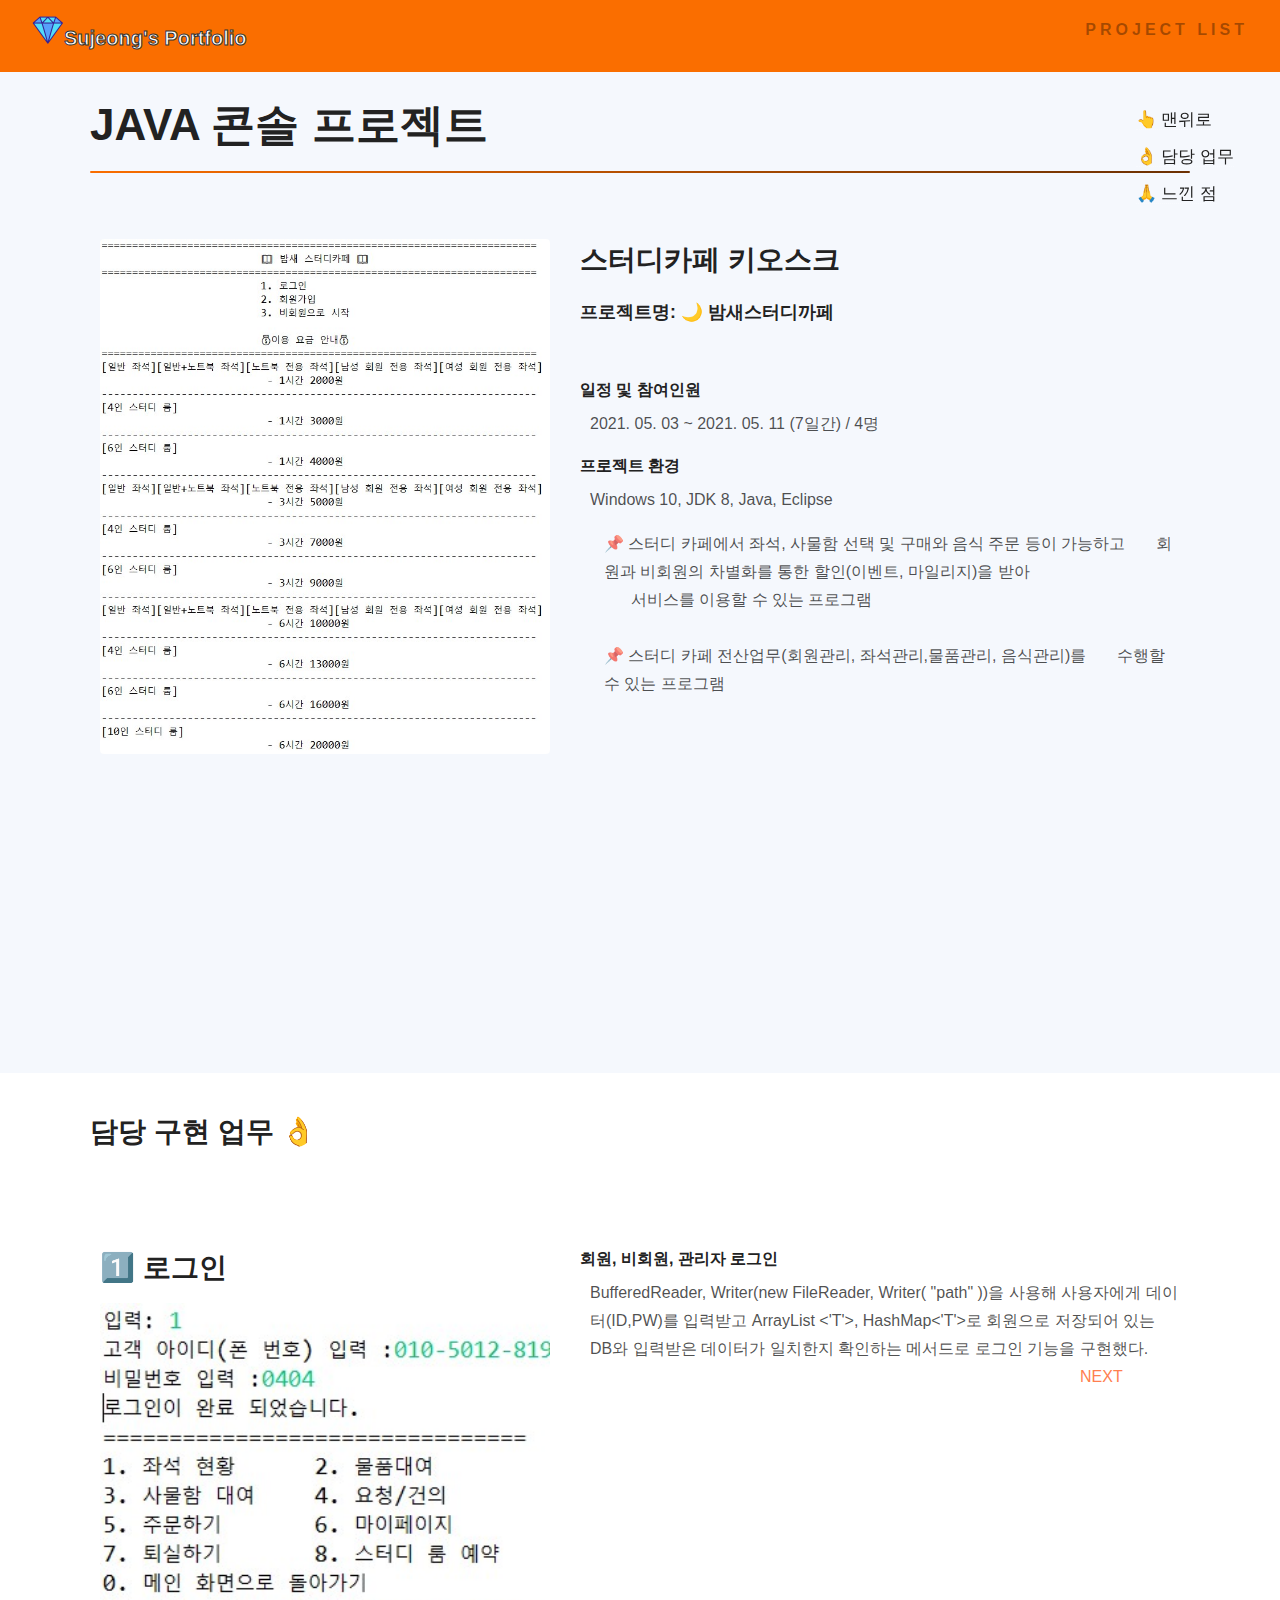
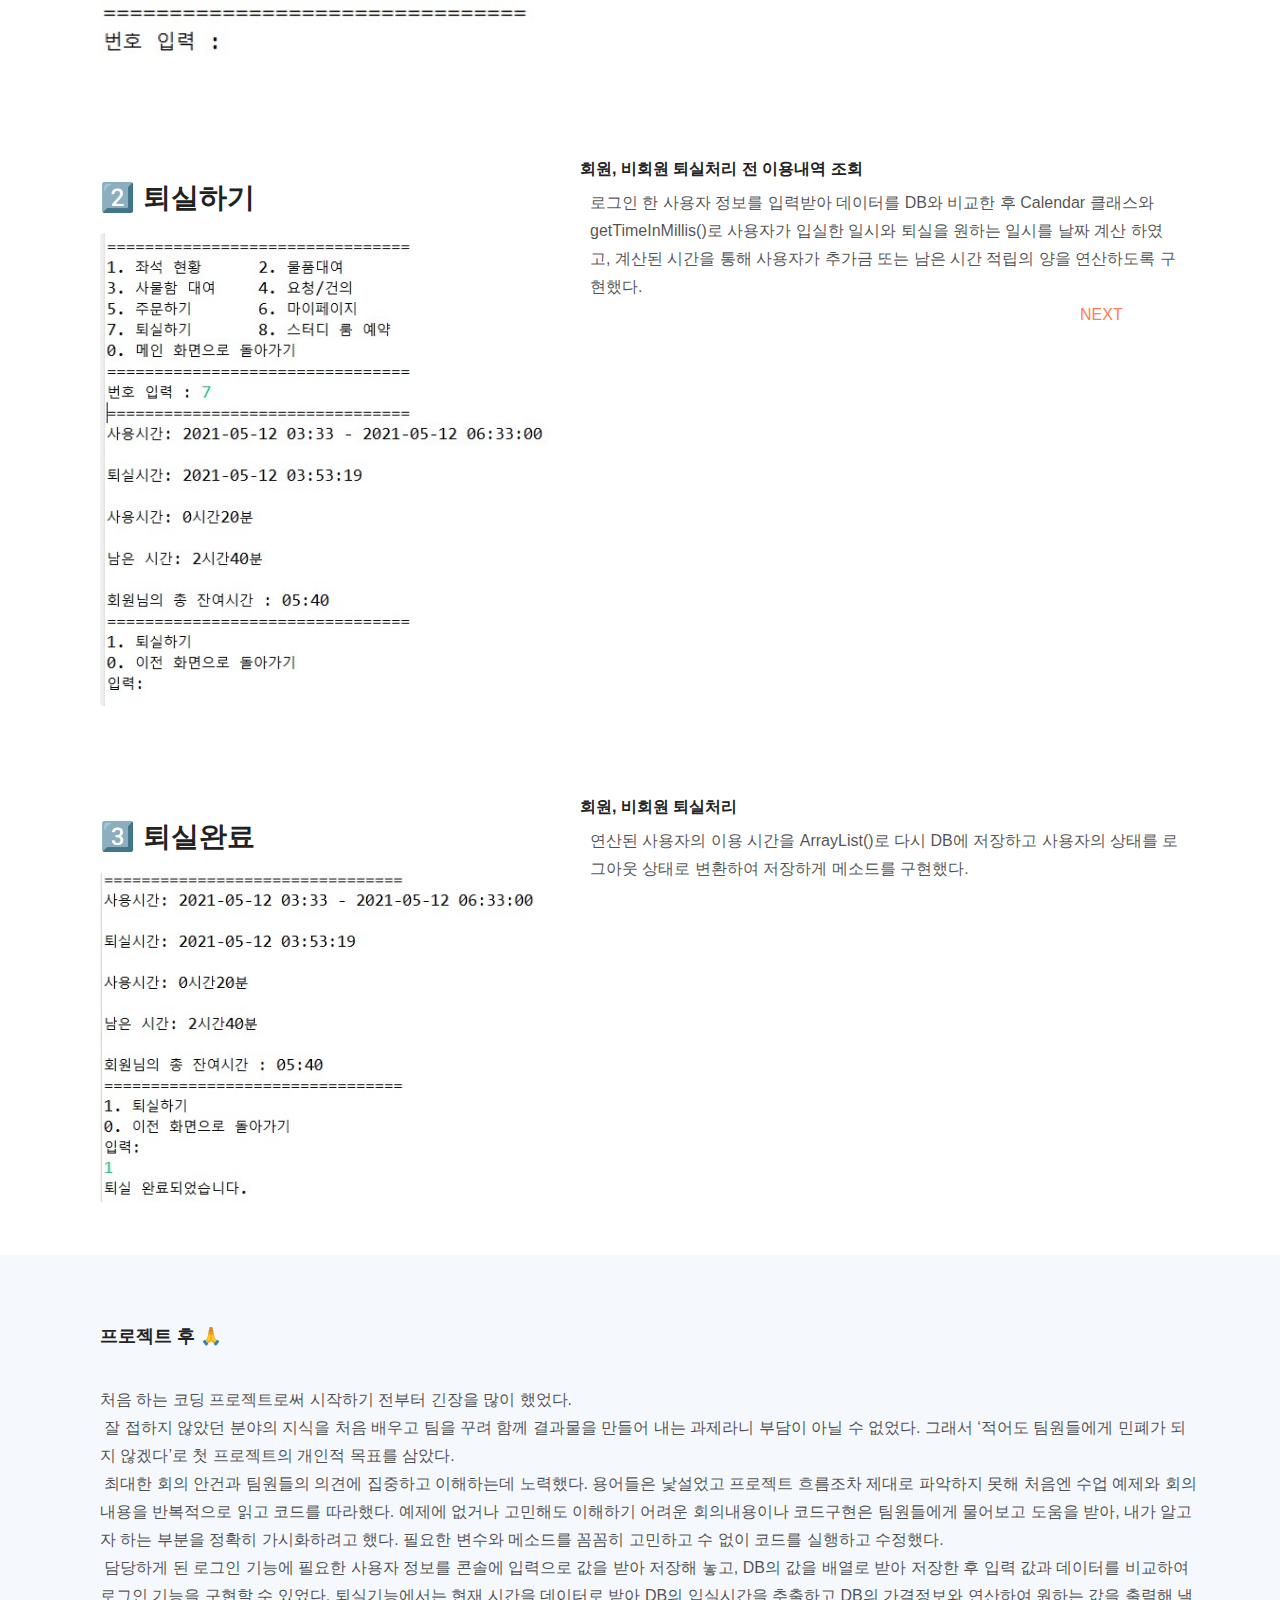
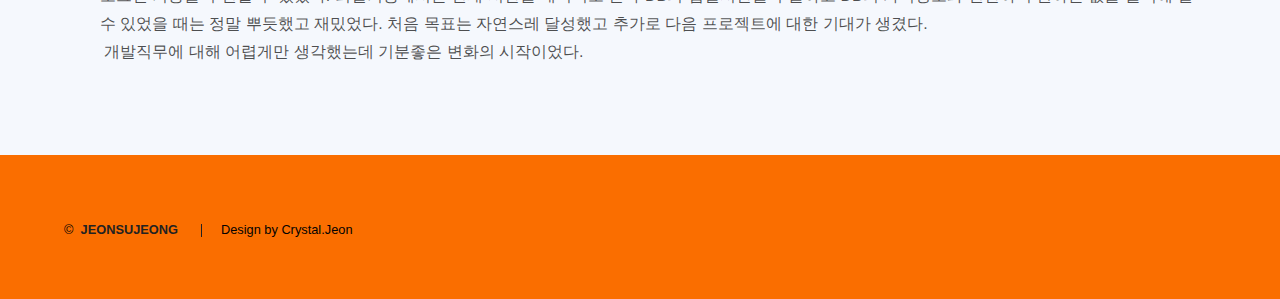
==== commit 97ad233b: "프로젝트리스트로가기수정" ====
--- a/javaproject.html
+++ b/javaproject.html
@@ -29,7 +29,7 @@
 		<a href="index.html" class="title"><img src="assets/img/favicon1.png" alt="" />Sujeong's Portfolio</a>
 		<nav>
 			<ul>
-				<li><a href="/index.html#project">BACK</a></li>
+				<li><a href="index.html#project">PROJECT LIST</a></li>
 				<!-- <li><a href="generic.html" class="active">Generic</a></li>
 						<li><a href="elements.html">Elements</a></li> -->
 			</ul>
@@ -56,21 +56,21 @@
 					<p>개발 툴 : Eclipse, STS, SQL Develop 등</p>
 					<p>운영체제 및 개발 서버 : Windows 10, Tomcat 8.0.5, Oracle Database 11g, SVN</p>
 					<br> -->
-					<h2>🌙 밤새 스터디카페 키오스크</h2>
-					<h3> - Java 객체지향기반</h3>
+					<h2> 스터디카페 키오스크</h2>
+					<h3> 프로젝트명: 🌙 밤새스터디까페</h3>
 					<br>
 					<h4>일정 및 참여인원</h4>
 					<p>2021. 05. 03 ~ 2021. 05. 11 (7일간) / 4명</p>
 					<h4>프로젝트 환경</h4>
-					<p>Windows 10, JDK 8, Eclipse</p>
+					<p>Windows 10, JDK 8, Java, Eclipse</p>
 					<h4></h4>
 					<ul>
 						<li> 📌 스터디 카페에서 좌석, 사물함 선택 및 구매와 음식 주문 등이 가능하고
 							&nbsp;&nbsp;&nbsp;&nbsp;&nbsp;&nbsp;회원과 비회원의 차별화를 통한 할인(이벤트, 마일리지)을 받아<br>
 							&nbsp;&nbsp;&nbsp;&nbsp;&nbsp;&nbsp;서비스를 이용할 수 있는
 							프로그램 </li><br>
-						<li> 📌 본 프로그램을 이용하여 스터디 카페 전산업무(회원관리, 좌석관리,
-							&nbsp;&nbsp;&nbsp;&nbsp;&nbsp;&nbsp;물품관리, 음식관리)를 수행할 수 있는 프로그램</li>
+						<li> 📌 스터디 카페 전산업무(회원관리, 좌석관리,물품관리, 음식관리)를
+							&nbsp;&nbsp;&nbsp;&nbsp;&nbsp;&nbsp;수행할 수 있는 프로그램</li>
 					</ul>
 				</div>
 			</div>
@@ -117,7 +117,7 @@
 		<div style="clear:left;"></div>
 
 		<section id="afterthen" class="wrapper section-bg">
-			<div class="innerbox">
+			<div class="innerbox" style="height:500px;">
 				<div class="innerside" id="box3" style="width: 100%;">
 					<h3>프로젝트 후 🙏</h3>
 					<br>
--- a/assets/css/main.css
+++ b/assets/css/main.css
@@ -3863,3 +3863,15 @@
 	color:coral;
 }
 
+
+.modal{
+	position:absolute; 
+	width:100%; 
+	height:100%; 
+	background: rgba(0,0,0,0.8); 
+	top:0; 
+	left:0; 
+	display:none; 
+}
+
+
